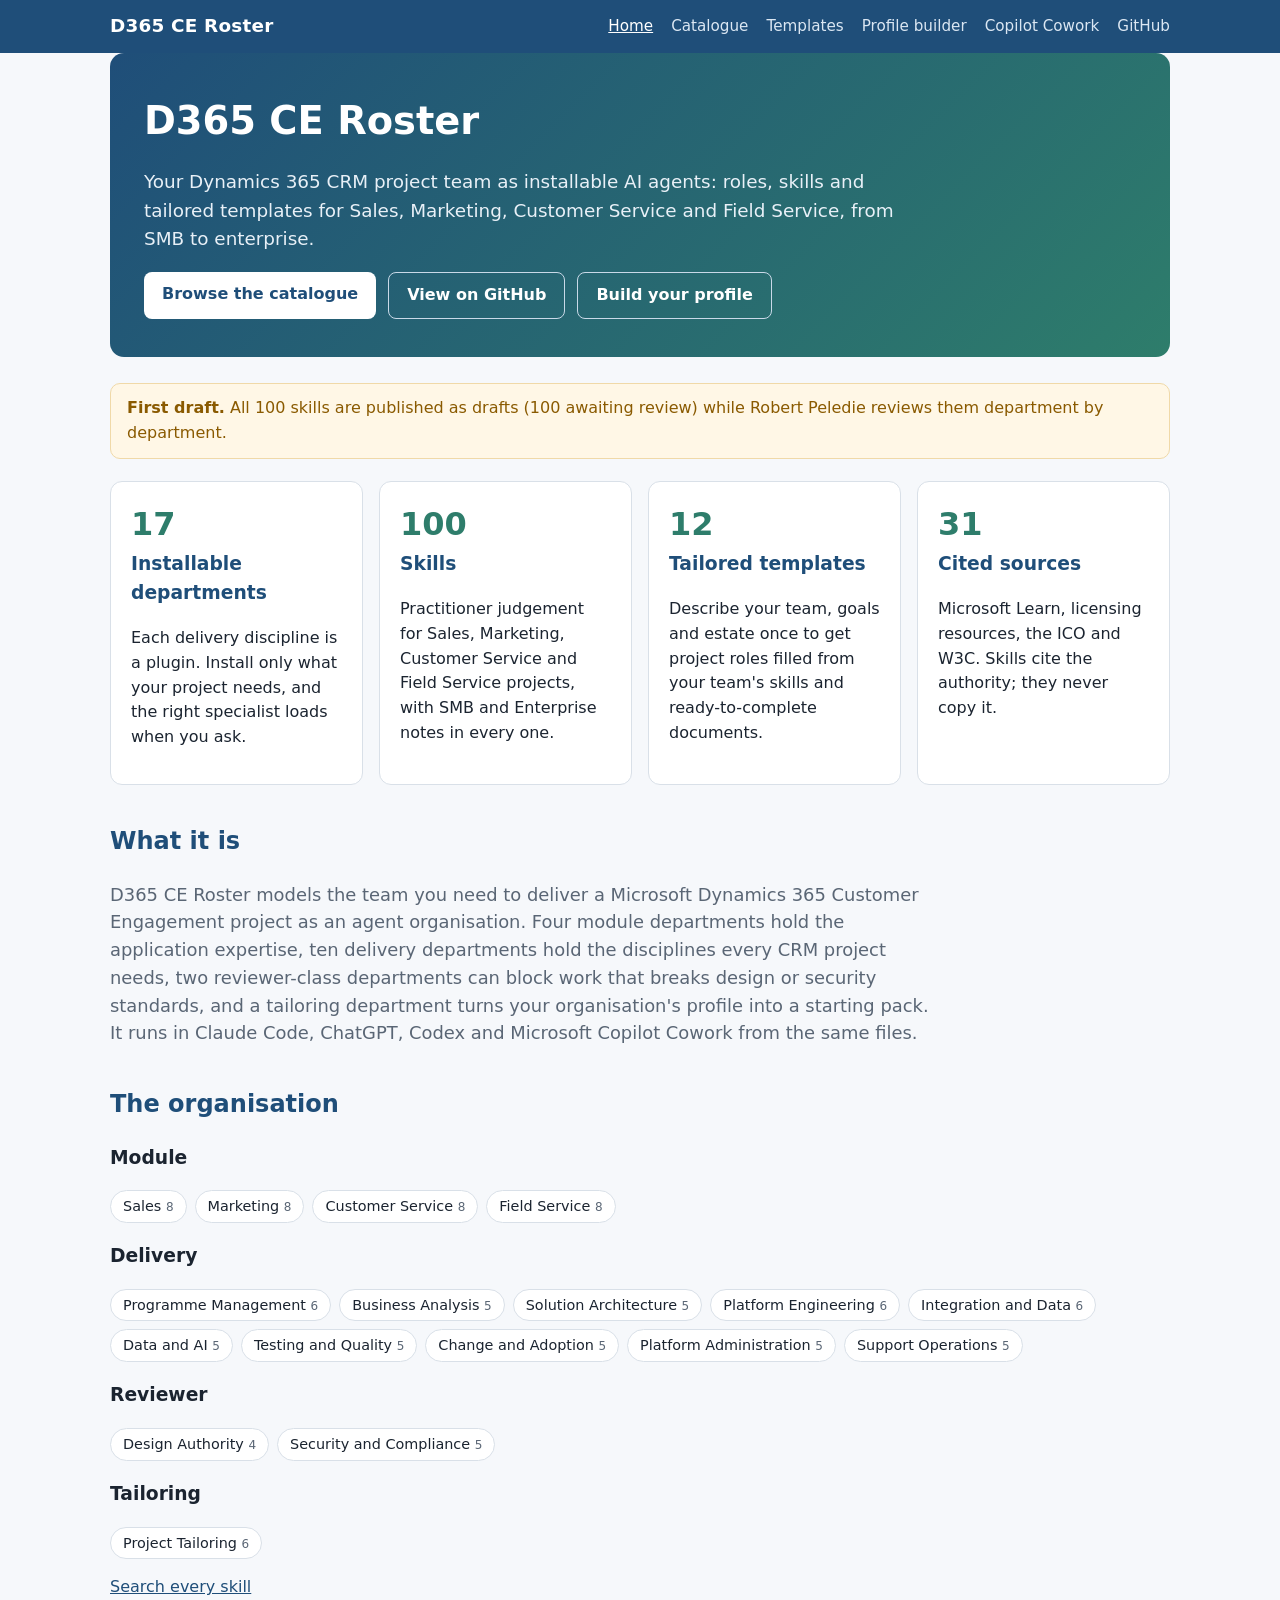
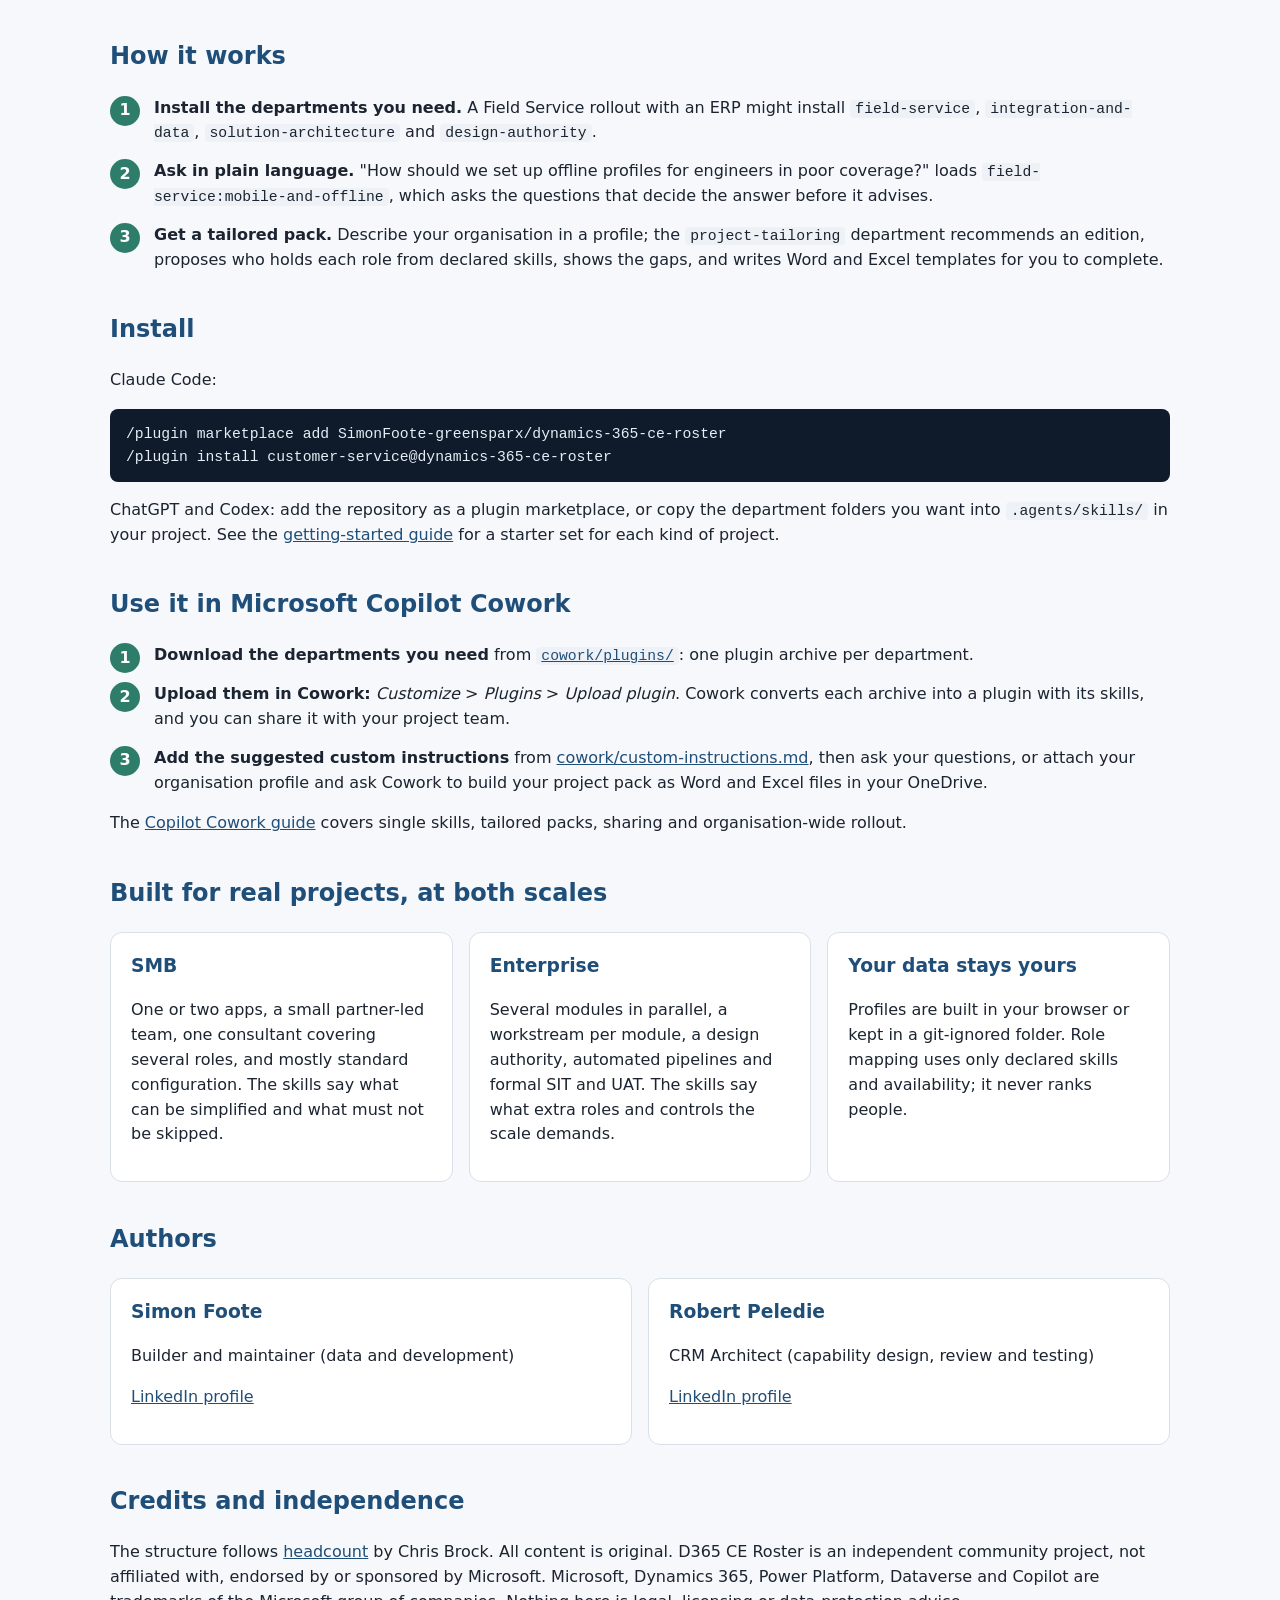
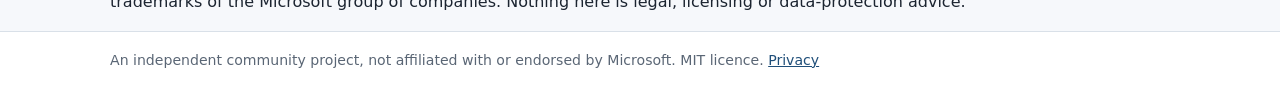
==== docs/index.html @ 56d43ff4 "Add Copilot Cowork guide and plugin packages (8/10)" ====
<!doctype html>
<html lang="en-GB">
<head>
<meta charset="utf-8">
<meta name="viewport" content="width=device-width, initial-scale=1">
<title>Home | D365 CE Roster</title>
<link rel="stylesheet" href="assets/site.css">
</head>
<body>
<!-- Generated by scripts/build-site.py. Do not edit by hand. -->
<header class="top"><div class="wrap"><a class="brand" href="index.html">D365 CE Roster</a><nav><a href="index.html" class="active">Home</a><a href="catalogue.html">Catalogue</a><a href="templates.html">Templates</a><a href="profile-builder.html">Profile builder</a><a href="https://github.com/SimonFoote-greensparx/dynamics-365-ce-roster/blob/main/docs/COPILOT-COWORK.md">Copilot Cowork</a><a href="https://github.com/SimonFoote-greensparx/dynamics-365-ce-roster">GitHub</a></nav></div></header>
<main class="wrap">
<section class="hero">
<h1>D365 CE Roster</h1>
<p>Your Dynamics 365 CRM project team as installable AI agents: roles, skills and tailored templates for Sales, Marketing, Customer Service and Field Service, from SMB to enterprise.</p>
<div class="buttons"><a class="btn" href="catalogue.html">Browse the catalogue</a><a class="btn ghost" href="https://github.com/SimonFoote-greensparx/dynamics-365-ce-roster">View on GitHub</a><a class="btn ghost" href="profile-builder.html">Build your profile</a></div>
</section>
<div class="notice"><strong>First draft.</strong> All 100 skills are published as drafts (100 awaiting review) while Robert Peledie reviews them department by department.</div>

<div class="cards">
<div class="card"><div class="stat">17</div><h3>Installable departments</h3><p>Each delivery discipline is a plugin. Install only what your project needs, and the right specialist loads when you ask.</p></div>
<div class="card"><div class="stat">100</div><h3>Skills</h3><p>Practitioner judgement for Sales, Marketing, Customer Service and Field Service projects, with SMB and Enterprise notes in every one.</p></div>
<div class="card"><div class="stat">12</div><h3>Tailored templates</h3><p>Describe your team, goals and estate once to get project roles filled from your team's skills and ready-to-complete documents.</p></div>
<div class="card"><div class="stat">31</div><h3>Cited sources</h3><p>Microsoft Learn, licensing resources, the ICO and W3C. Skills cite the authority; they never copy it.</p></div>
</div>

<h2>What it is</h2>
<p class="lead">D365 CE Roster models the team you need to deliver a Microsoft Dynamics 365 Customer Engagement project as an agent organisation.
Four module departments hold the application expertise, ten delivery departments hold the disciplines every CRM project needs, two
reviewer-class departments can block work that breaks design or security standards, and a tailoring department turns your organisation's
profile into a starting pack. It runs in Claude Code, ChatGPT, Codex and Microsoft Copilot Cowork from the same files.</p>

<h2>The organisation</h2>
<h3>Module</h3><div class="chips"><a class="chip" href="https://github.com/SimonFoote-greensparx/dynamics-365-ce-roster/blob/main/plugins/sales/README.md">Sales <small>8</small></a><a class="chip" href="https://github.com/SimonFoote-greensparx/dynamics-365-ce-roster/blob/main/plugins/marketing/README.md">Marketing <small>8</small></a><a class="chip" href="https://github.com/SimonFoote-greensparx/dynamics-365-ce-roster/blob/main/plugins/customer-service/README.md">Customer Service <small>8</small></a><a class="chip" href="https://github.com/SimonFoote-greensparx/dynamics-365-ce-roster/blob/main/plugins/field-service/README.md">Field Service <small>8</small></a></div><h3>Delivery</h3><div class="chips"><a class="chip" href="https://github.com/SimonFoote-greensparx/dynamics-365-ce-roster/blob/main/plugins/programme-management/README.md">Programme Management <small>6</small></a><a class="chip" href="https://github.com/SimonFoote-greensparx/dynamics-365-ce-roster/blob/main/plugins/business-analysis/README.md">Business Analysis <small>5</small></a><a class="chip" href="https://github.com/SimonFoote-greensparx/dynamics-365-ce-roster/blob/main/plugins/solution-architecture/README.md">Solution Architecture <small>5</small></a><a class="chip" href="https://github.com/SimonFoote-greensparx/dynamics-365-ce-roster/blob/main/plugins/platform-engineering/README.md">Platform Engineering <small>6</small></a><a class="chip" href="https://github.com/SimonFoote-greensparx/dynamics-365-ce-roster/blob/main/plugins/integration-and-data/README.md">Integration and Data <small>6</small></a><a class="chip" href="https://github.com/SimonFoote-greensparx/dynamics-365-ce-roster/blob/main/plugins/data-and-ai/README.md">Data and AI <small>5</small></a><a class="chip" href="https://github.com/SimonFoote-greensparx/dynamics-365-ce-roster/blob/main/plugins/testing-quality/README.md">Testing and Quality <small>5</small></a><a class="chip" href="https://github.com/SimonFoote-greensparx/dynamics-365-ce-roster/blob/main/plugins/change-adoption/README.md">Change and Adoption <small>5</small></a><a class="chip" href="https://github.com/SimonFoote-greensparx/dynamics-365-ce-roster/blob/main/plugins/platform-administration/README.md">Platform Administration <small>5</small></a><a class="chip" href="https://github.com/SimonFoote-greensparx/dynamics-365-ce-roster/blob/main/plugins/support-operations/README.md">Support Operations <small>5</small></a></div><h3>Reviewer</h3><div class="chips"><a class="chip" href="https://github.com/SimonFoote-greensparx/dynamics-365-ce-roster/blob/main/plugins/design-authority/README.md">Design Authority <small>4</small></a><a class="chip" href="https://github.com/SimonFoote-greensparx/dynamics-365-ce-roster/blob/main/plugins/security-compliance/README.md">Security and Compliance <small>5</small></a></div><h3>Tailoring</h3><div class="chips"><a class="chip" href="https://github.com/SimonFoote-greensparx/dynamics-365-ce-roster/blob/main/plugins/project-tailoring/README.md">Project Tailoring <small>6</small></a></div>
<p><a href="catalogue.html">Search every skill</a></p>

<h2>How it works</h2>
<ol class="steps">
<li><strong>Install the departments you need.</strong> A Field Service rollout with an ERP might install <code>field-service</code>, <code>integration-and-data</code>, <code>solution-architecture</code> and <code>design-authority</code>.</li>
<li><strong>Ask in plain language.</strong> "How should we set up offline profiles for engineers in poor coverage?" loads <code>field-service:mobile-and-offline</code>, which asks the questions that decide the answer before it advises.</li>
<li><strong>Get a tailored pack.</strong> Describe your organisation in a profile; the <code>project-tailoring</code> department recommends an edition, proposes who holds each role from declared skills, shows the gaps, and writes Word and Excel templates for you to complete.</li>
</ol>

<h2>Install</h2>
<p>Claude Code:</p>
<pre><code>/plugin marketplace add SimonFoote-greensparx/dynamics-365-ce-roster
/plugin install customer-service@dynamics-365-ce-roster</code></pre>
<p>ChatGPT and Codex: add the repository as a plugin marketplace, or copy the department folders you want into <code>.agents/skills/</code> in your project.
See the <a href="https://github.com/SimonFoote-greensparx/dynamics-365-ce-roster/blob/main/docs/GETTING-STARTED.md">getting-started guide</a> for a starter set for each kind of project.</p>

<h2>Use it in Microsoft Copilot Cowork</h2>
<ol class="steps">
<li><strong>Download the departments you need</strong> from <a href="https://github.com/SimonFoote-greensparx/dynamics-365-ce-roster/tree/main/cowork/plugins"><code>cowork/plugins/</code></a>: one plugin archive per department.</li>
<li><strong>Upload them in Cowork:</strong> <em>Customize</em> &gt; <em>Plugins</em> &gt; <em>Upload plugin</em>. Cowork converts each archive into a plugin with its skills, and you can share it with your project team.</li>
<li><strong>Add the suggested custom instructions</strong> from <a href="https://github.com/SimonFoote-greensparx/dynamics-365-ce-roster/blob/main/cowork/custom-instructions.md">cowork/custom-instructions.md</a>, then ask your questions, or attach your organisation profile and ask Cowork to build your project pack as Word and Excel files in your OneDrive.</li>
</ol>
<p>The <a href="https://github.com/SimonFoote-greensparx/dynamics-365-ce-roster/blob/main/docs/COPILOT-COWORK.md">Copilot Cowork guide</a> covers single skills, tailored packs, sharing and organisation-wide rollout.</p>

<h2>Built for real projects, at both scales</h2>
<div class="cards">
<div class="card"><h3>SMB</h3><p>One or two apps, a small partner-led team, one consultant covering several roles, and mostly standard configuration. The skills say what can be simplified and what must not be skipped.</p></div>
<div class="card"><h3>Enterprise</h3><p>Several modules in parallel, a workstream per module, a design authority, automated pipelines and formal SIT and UAT. The skills say what extra roles and controls the scale demands.</p></div>
<div class="card"><h3>Your data stays yours</h3><p>Profiles are built in your browser or kept in a git-ignored folder. Role mapping uses only declared skills and availability; it never ranks people.</p></div>
</div>

<h2>Authors</h2>
<div class="authors"><div class="card"><h3>Simon Foote</h3><p>Builder and maintainer (data and development)</p><p><a href="https://www.linkedin.com/in/simonjayfoote/">LinkedIn profile</a></p></div><div class="card"><h3>Robert Peledie</h3><p>CRM Architect (capability design, review and testing)</p><p><a href="https://www.linkedin.com/in/robertpeledie/">LinkedIn profile</a></p></div></div>

<h2>Credits and independence</h2>
<p>The structure follows <a href="https://github.com/cbrock84/headcount">headcount</a> by Chris Brock. All content is original.
D365 CE Roster is an independent community project, not affiliated with, endorsed by or sponsored by Microsoft. Microsoft, Dynamics 365,
Power Platform, Dataverse and Copilot are trademarks of the Microsoft group of companies. Nothing here is legal, licensing or data-protection advice.</p>

</main>
<footer><div class="wrap">An independent community project, not affiliated with or endorsed by Microsoft. MIT licence. <a href="privacy.html">Privacy</a></div></footer>
</body>
</html>
---- docs/assets/site.css ----
/* D365 CE Roster website. Hand-written; the HTML pages are generated by scripts/build-site.py. */
:root { --ink:#1b2430; --muted:#5a6675; --accent:#1f4e79; --accent-2:#2e7d6b; --line:#d9e0e8; --bg:#f6f8fb; --card:#fff; --warn:#8a5a00; }
* { box-sizing: border-box; }
body { margin:0; font-family: "Segoe UI", system-ui, -apple-system, Roboto, Arial, sans-serif; color:var(--ink); background:var(--bg); line-height:1.55; }
.wrap { max-width: 1100px; margin: 0 auto; padding: 0 20px; }
a { color: var(--accent); }
code { font-family: Consolas, "Cascadia Mono", Menlo, monospace; font-size: .92em; background:#eef2f7; padding:1px 5px; border-radius:4px; }
pre { background:#0f1b2a; color:#e6edf5; padding:14px 16px; border-radius:8px; overflow-x:auto; }
pre code { background:none; color:inherit; padding:0; }
header.top { background:var(--accent); color:#fff; }
header.top .wrap { display:flex; align-items:center; justify-content:space-between; gap:16px; flex-wrap:wrap; padding-top:12px; padding-bottom:12px; }
header.top .brand { color:#fff; font-weight:700; text-decoration:none; font-size:1.15rem; letter-spacing:.2px; }
header.top nav a { color:#dbe7f3; text-decoration:none; margin-left:18px; font-size:.95rem; }
header.top nav a.active, header.top nav a:hover { color:#fff; text-decoration:underline; }
main { padding: 28px 20px 48px; }
footer { border-top:1px solid var(--line); color:var(--muted); font-size:.88rem; padding:18px 0 28px; background:#fff; }
h1 { font-size:2rem; margin:.2em 0 .3em; color:var(--accent); }
h2 { color:var(--accent); margin-top:1.6em; }
.lead { font-size:1.12rem; color:var(--muted); max-width: 820px; }
.hero { background:linear-gradient(135deg,#1f4e79,#2e7d6b); color:#fff; border-radius:14px; padding:38px 34px; margin-bottom:26px; }
.hero h1 { color:#fff; font-size:2.4rem; margin-top:0; }
.hero p { color:#e8f0f7; font-size:1.15rem; max-width: 760px; }
.buttons { display:flex; gap:12px; flex-wrap:wrap; margin-top:18px; }
.btn { display:inline-block; padding:10px 18px; border-radius:8px; background:#fff; color:var(--accent); font-weight:600; text-decoration:none; }
.btn.ghost { background:transparent; color:#fff; border:1px solid #c9d9e8; }
.notice { background:#fff7e6; border:1px solid #f0d9a8; color:var(--warn); border-radius:10px; padding:12px 16px; margin: 0 0 22px; }
.cards { display:grid; grid-template-columns: repeat(auto-fit, minmax(240px, 1fr)); gap:16px; }
.card { background:var(--card); border:1px solid var(--line); border-radius:12px; padding:18px 20px; }
.card h3 { margin-top:0; color:var(--accent); }
.stat { font-size:2rem; font-weight:700; color:var(--accent-2); }
.chips { display:flex; flex-wrap:wrap; gap:8px; margin: 8px 0 4px; }
.chip { background:#fff; border:1px solid var(--line); border-radius:999px; padding:4px 12px; font-size:.9rem; text-decoration:none; color:var(--ink); }
.chip small { color:var(--muted); }
.steps { counter-reset: step; list-style:none; padding:0; }
.steps li { counter-increment: step; position:relative; padding-left:44px; margin-bottom:14px; }
.steps li::before { content: counter(step); position:absolute; left:0; top:0; width:30px; height:30px; border-radius:50%; background:var(--accent-2); color:#fff; display:flex; align-items:center; justify-content:center; font-weight:700; }
.authors { display:grid; grid-template-columns: repeat(auto-fit, minmax(280px, 1fr)); gap:16px; }
.controls { position:sticky; top:0; background:var(--bg); padding:10px 0 6px; z-index:2; }
.controls input[type=search] { width:100%; padding:11px 14px; border:1px solid var(--line); border-radius:8px; font-size:1rem; }
.filters { margin-top:8px; display:flex; gap:8px; flex-wrap:wrap; }
.filters button { border:1px solid var(--line); background:#fff; border-radius:999px; padding:5px 14px; cursor:pointer; }
.filters button.on { background:var(--accent); color:#fff; border-color:var(--accent); }
#count { color:var(--muted); font-size:.9rem; }
.dept { background:#fff; border:1px solid var(--line); border-left:5px solid var(--accent); border-radius:10px; padding:6px 20px 12px; margin:16px 0; }
.dept.layer-delivery { border-left-color:#4a7fb0; }
.dept.layer-reviewer { border-left-color:#a14b4b; }
.dept.layer-tailoring { border-left-color:var(--accent-2); }
.dept h2 { margin-top:.6em; }
.meta { color:var(--muted); font-size:.88rem; }
.badge { font-size:.72rem; vertical-align:middle; padding:2px 8px; border-radius:999px; background:#f6e3e3; color:#8a2f2f; margin-left:6px; }
ul.skills { list-style:none; padding:0; display:grid; grid-template-columns: repeat(auto-fit, minmax(300px, 1fr)); gap:10px; }
ul.skills li { border:1px solid var(--line); border-radius:8px; padding:10px 12px; background:#fbfcfe; }
ul.skills li p { margin:.35em 0 0; font-size:.92rem; }
.status { float:right; font-size:.72rem; padding:2px 8px; border-radius:999px; background:#eef2f7; color:var(--muted); }
.status.draft { background:#fff3d6; color:var(--warn); }
.status.reviewed, .status.stable { background:#dff3ec; color:#1d6b55; }
table.grid { width:100%; border-collapse:collapse; background:#fff; }
table.grid th, table.grid td { border:1px solid var(--line); padding:8px 10px; text-align:left; vertical-align:top; font-size:.94rem; }
table.grid th { background:#eef2f7; }
form fieldset { background:#fff; border:1px solid var(--line); border-radius:10px; margin:0 0 16px; padding:14px 18px; }
form legend { font-weight:700; color:var(--accent); padding:0 6px; }
form label { display:block; font-size:.9rem; margin:8px 0 2px; color:var(--muted); }
form input[type=text], form input[type=number], form input[type=month], form select, form textarea { width:100%; padding:8px 10px; border:1px solid var(--line); border-radius:6px; font:inherit; }
.row { display:grid; grid-template-columns: repeat(auto-fit, minmax(180px, 1fr)); gap:10px; }
.person { border:1px dashed var(--line); border-radius:8px; padding:10px 12px; margin:10px 0; }
button.action { background:var(--accent); color:#fff; border:0; border-radius:8px; padding:9px 16px; cursor:pointer; font-weight:600; }
button.secondary { background:#fff; color:var(--accent); border:1px solid var(--accent); border-radius:8px; padding:7px 14px; cursor:pointer; }
textarea#yaml { font-family: Consolas, Menlo, monospace; font-size:.85rem; min-height: 320px; }
@media (max-width: 640px) { .hero { padding:26px 20px; } .hero h1 { font-size:1.8rem; } header.top nav a { margin-left:10px; } }
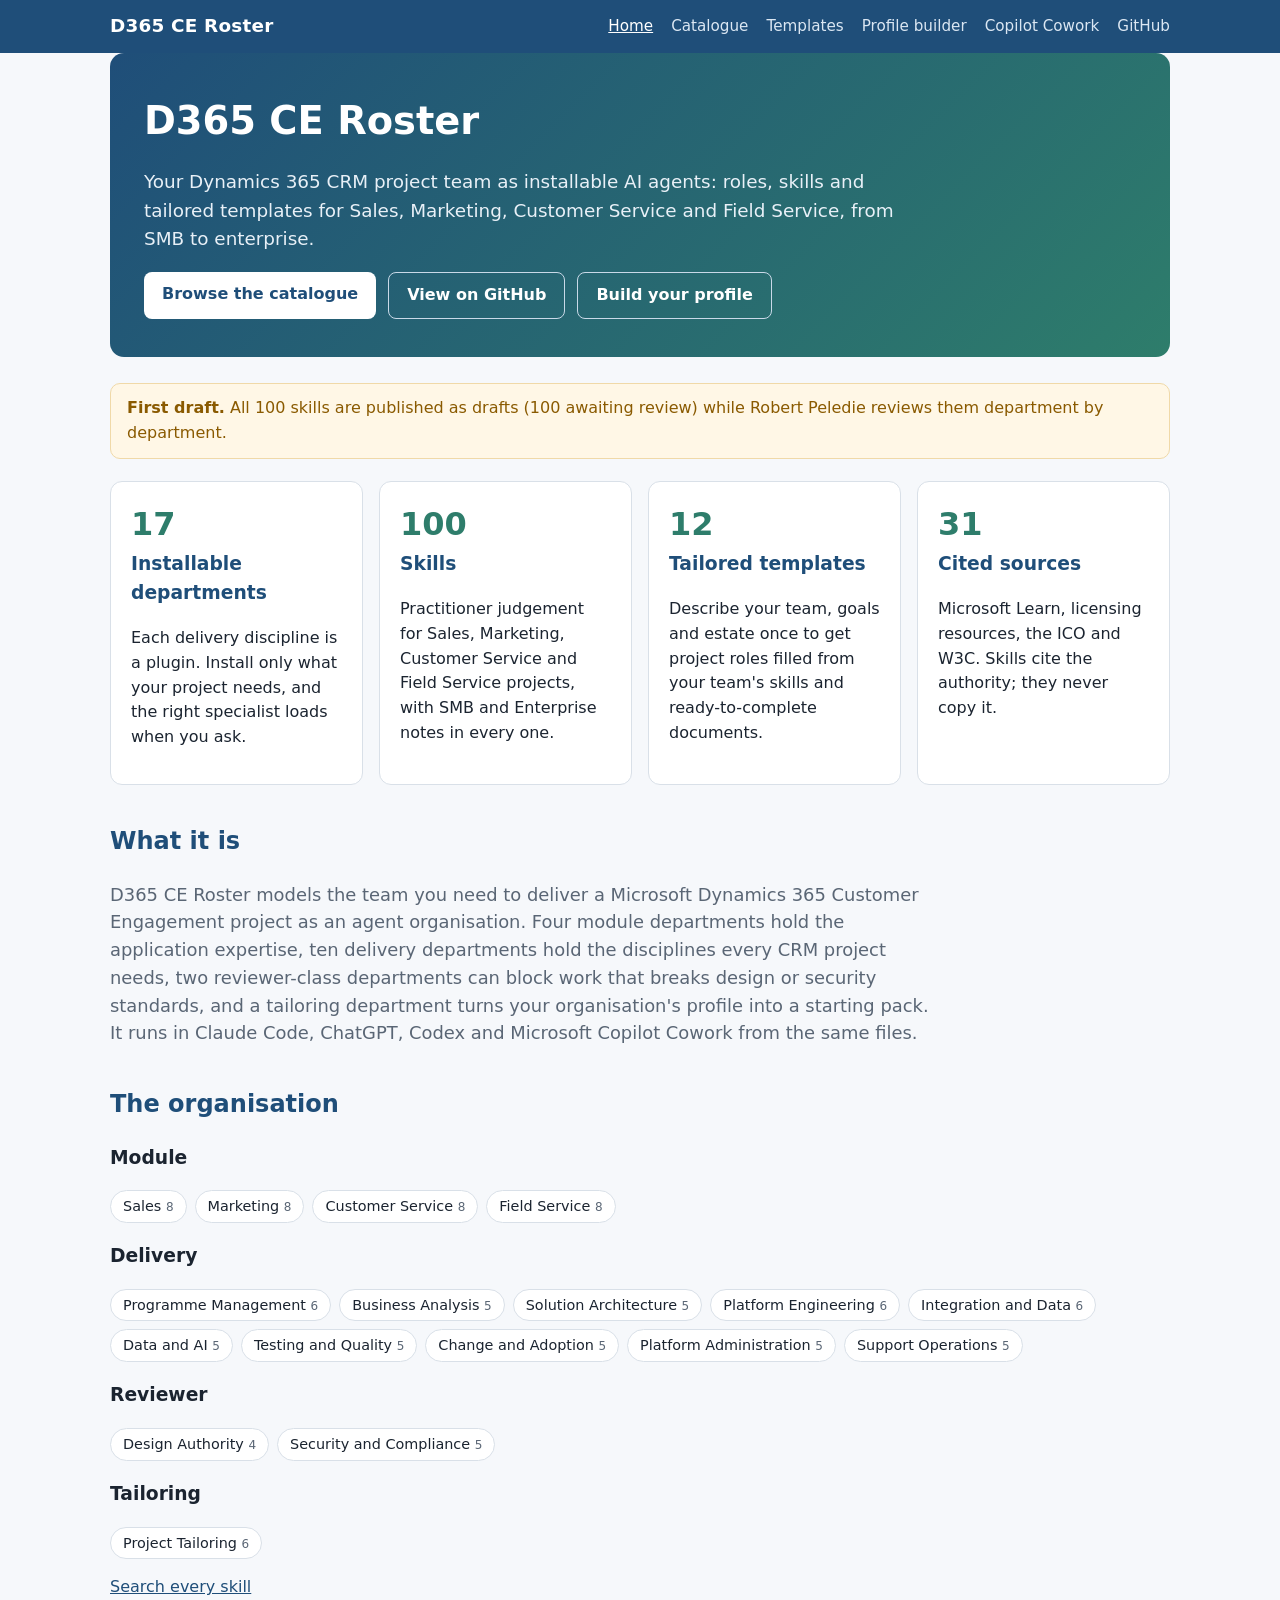
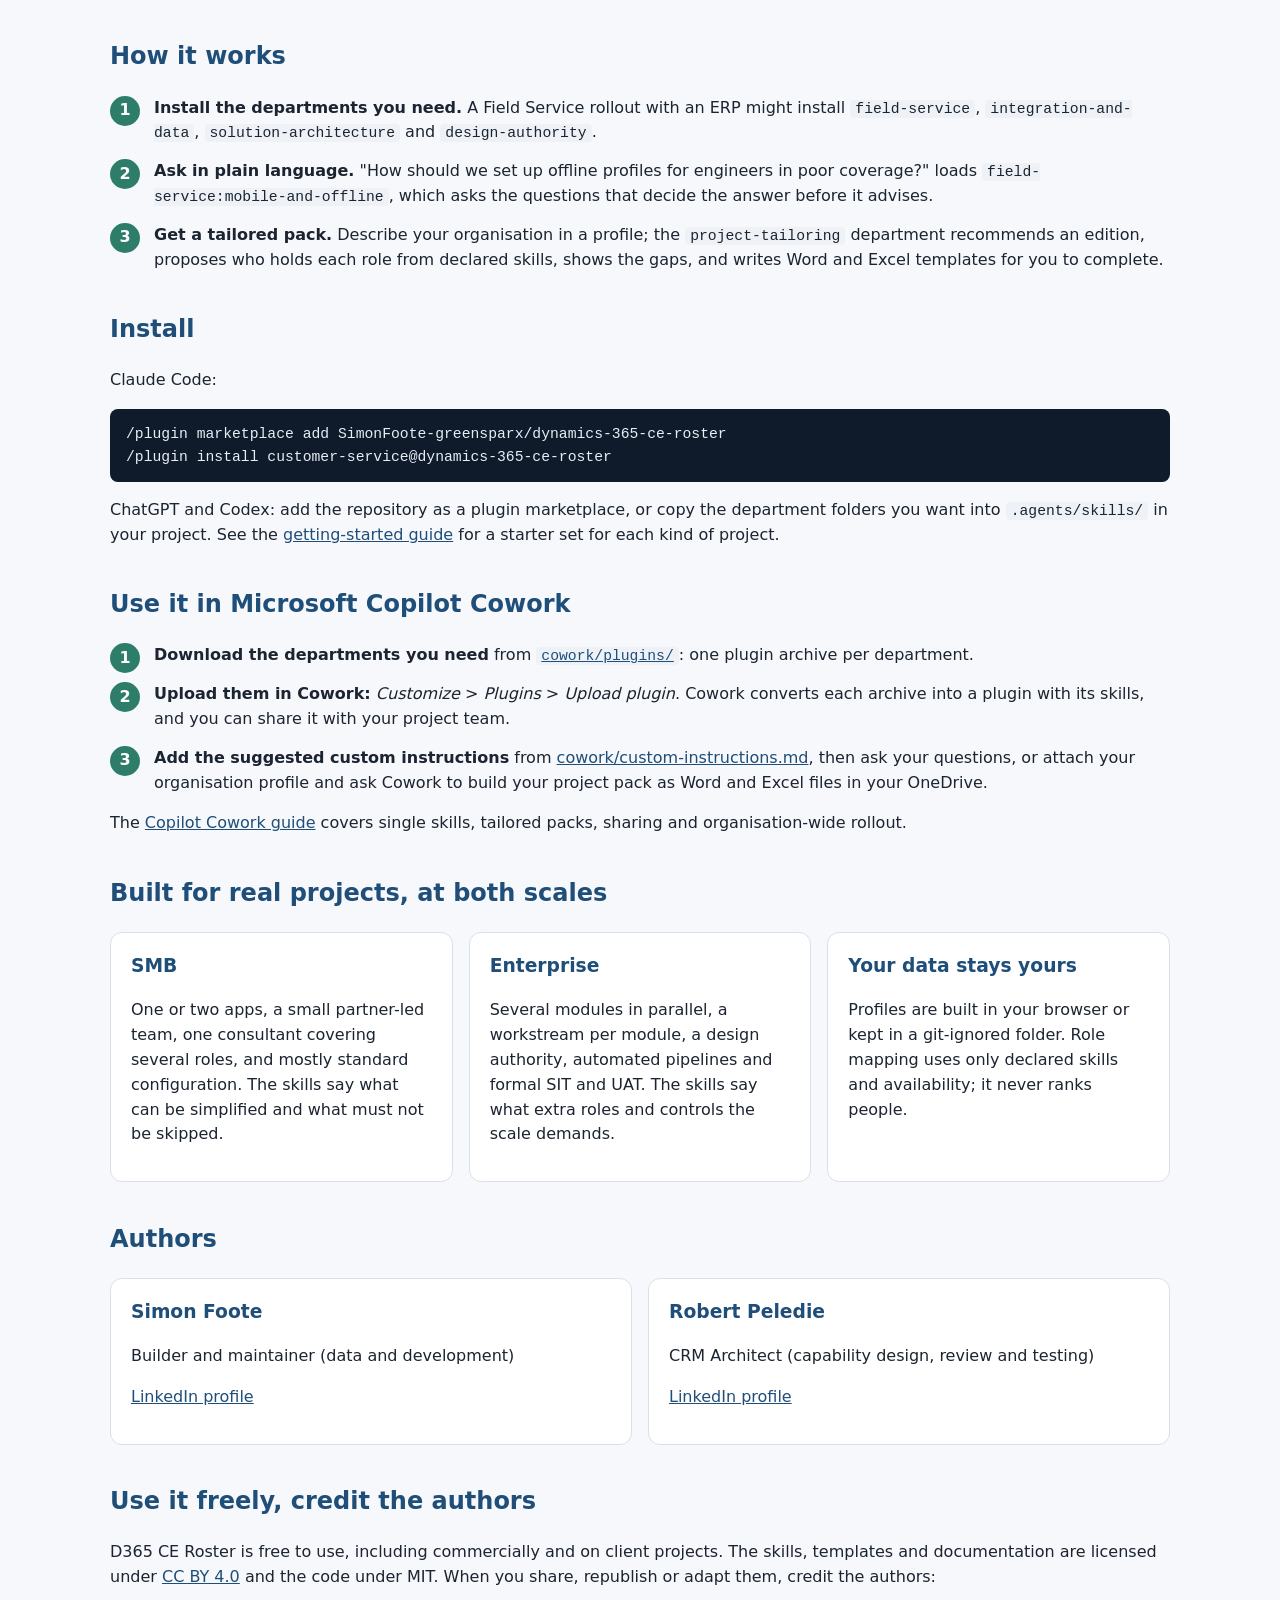
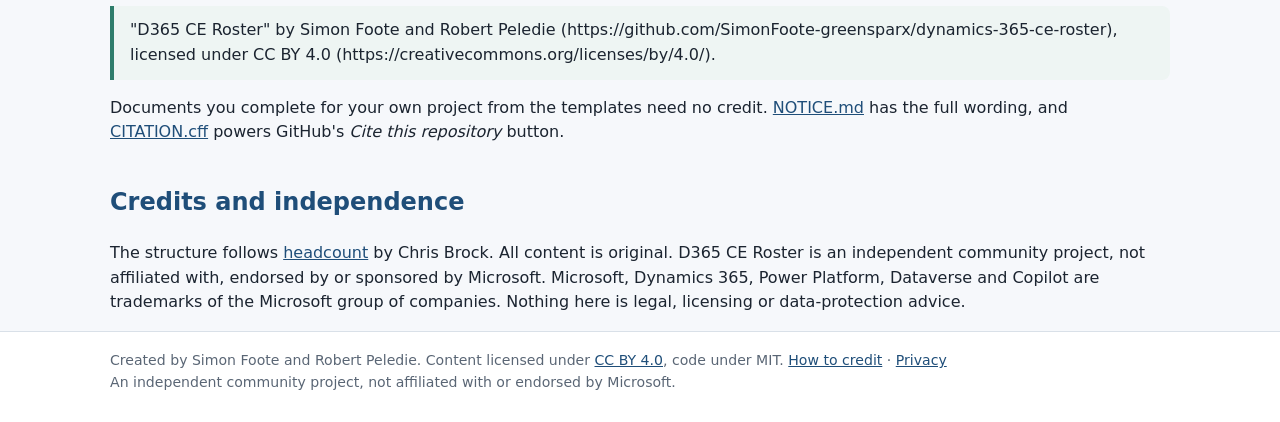
==== commit ecfe6939: "Licence content under CC BY 4.0 and code under MIT, crediting Simon Foote and Robert Peledie (9/16)" ====
--- a/docs/index.html
+++ b/docs/index.html
@@ -66,12 +66,19 @@
 <h2>Authors</h2>
 <div class="authors"><div class="card"><h3>Simon Foote</h3><p>Builder and maintainer (data and development)</p><p><a href="https://www.linkedin.com/in/simonjayfoote/">LinkedIn profile</a></p></div><div class="card"><h3>Robert Peledie</h3><p>CRM Architect (capability design, review and testing)</p><p><a href="https://www.linkedin.com/in/robertpeledie/">LinkedIn profile</a></p></div></div>
 
+<h2>Use it freely, credit the authors</h2>
+<p>D365 CE Roster is free to use, including commercially and on client projects. The skills, templates and documentation are licensed under
+<a href="https://creativecommons.org/licenses/by/4.0/">CC BY 4.0</a> and the code under MIT. When you share, republish or adapt them, credit the authors:</p>
+<blockquote>&quot;D365 CE Roster&quot; by Simon Foote and Robert Peledie (https://github.com/SimonFoote-greensparx/dynamics-365-ce-roster), licensed under CC BY 4.0 (https://creativecommons.org/licenses/by/4.0/).</blockquote>
+<p>Documents you complete for your own project from the templates need no credit. <a href="https://github.com/SimonFoote-greensparx/dynamics-365-ce-roster/blob/main/NOTICE.md">NOTICE.md</a> has the full wording, and
+<a href="https://github.com/SimonFoote-greensparx/dynamics-365-ce-roster/blob/main/CITATION.cff">CITATION.cff</a> powers GitHub's <em>Cite this repository</em> button.</p>
+
 <h2>Credits and independence</h2>
 <p>The structure follows <a href="https://github.com/cbrock84/headcount">headcount</a> by Chris Brock. All content is original.
 D365 CE Roster is an independent community project, not affiliated with, endorsed by or sponsored by Microsoft. Microsoft, Dynamics 365,
 Power Platform, Dataverse and Copilot are trademarks of the Microsoft group of companies. Nothing here is legal, licensing or data-protection advice.</p>
 
 </main>
-<footer><div class="wrap">An independent community project, not affiliated with or endorsed by Microsoft. MIT licence. <a href="privacy.html">Privacy</a></div></footer>
+<footer><div class="wrap">Created by Simon Foote and Robert Peledie. Content licensed under <a href="https://creativecommons.org/licenses/by/4.0/">CC BY 4.0</a>, code under MIT. <a href="https://github.com/SimonFoote-greensparx/dynamics-365-ce-roster/blob/main/NOTICE.md">How to credit</a> · <a href="privacy.html">Privacy</a><br>An independent community project, not affiliated with or endorsed by Microsoft.</div></footer>
 </body>
 </html>
--- a/docs/assets/site.css
+++ b/docs/assets/site.css
@@ -67,3 +67,4 @@
 button.secondary { background:#fff; color:var(--accent); border:1px solid var(--accent); border-radius:8px; padding:7px 14px; cursor:pointer; }
 textarea#yaml { font-family: Consolas, Menlo, monospace; font-size:.85rem; min-height: 320px; }
 @media (max-width: 640px) { .hero { padding:26px 20px; } .hero h1 { font-size:1.8rem; } header.top nav a { margin-left:10px; } }
+blockquote { margin:1rem 0; padding:12px 16px; border-left:4px solid var(--accent-2); background:#eef5f3; border-radius:0 8px 8px 0; overflow-wrap:anywhere; }
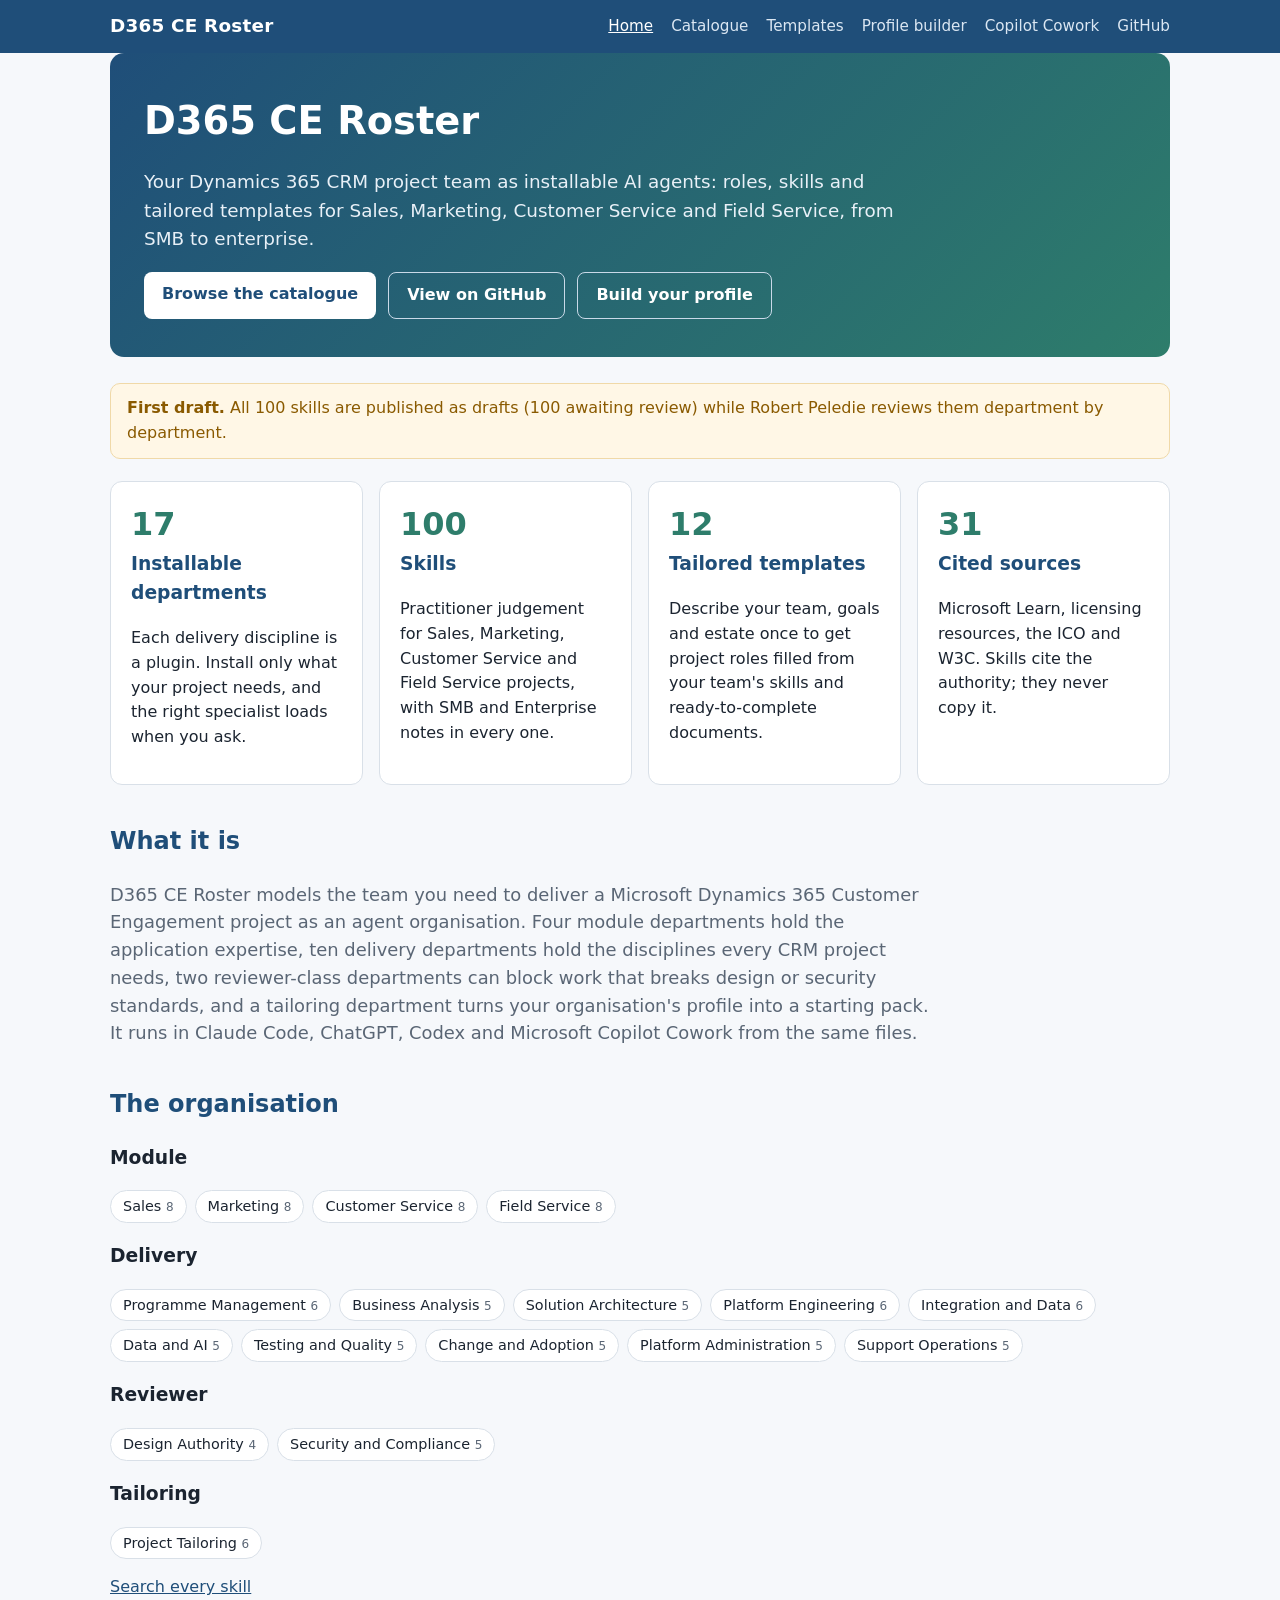
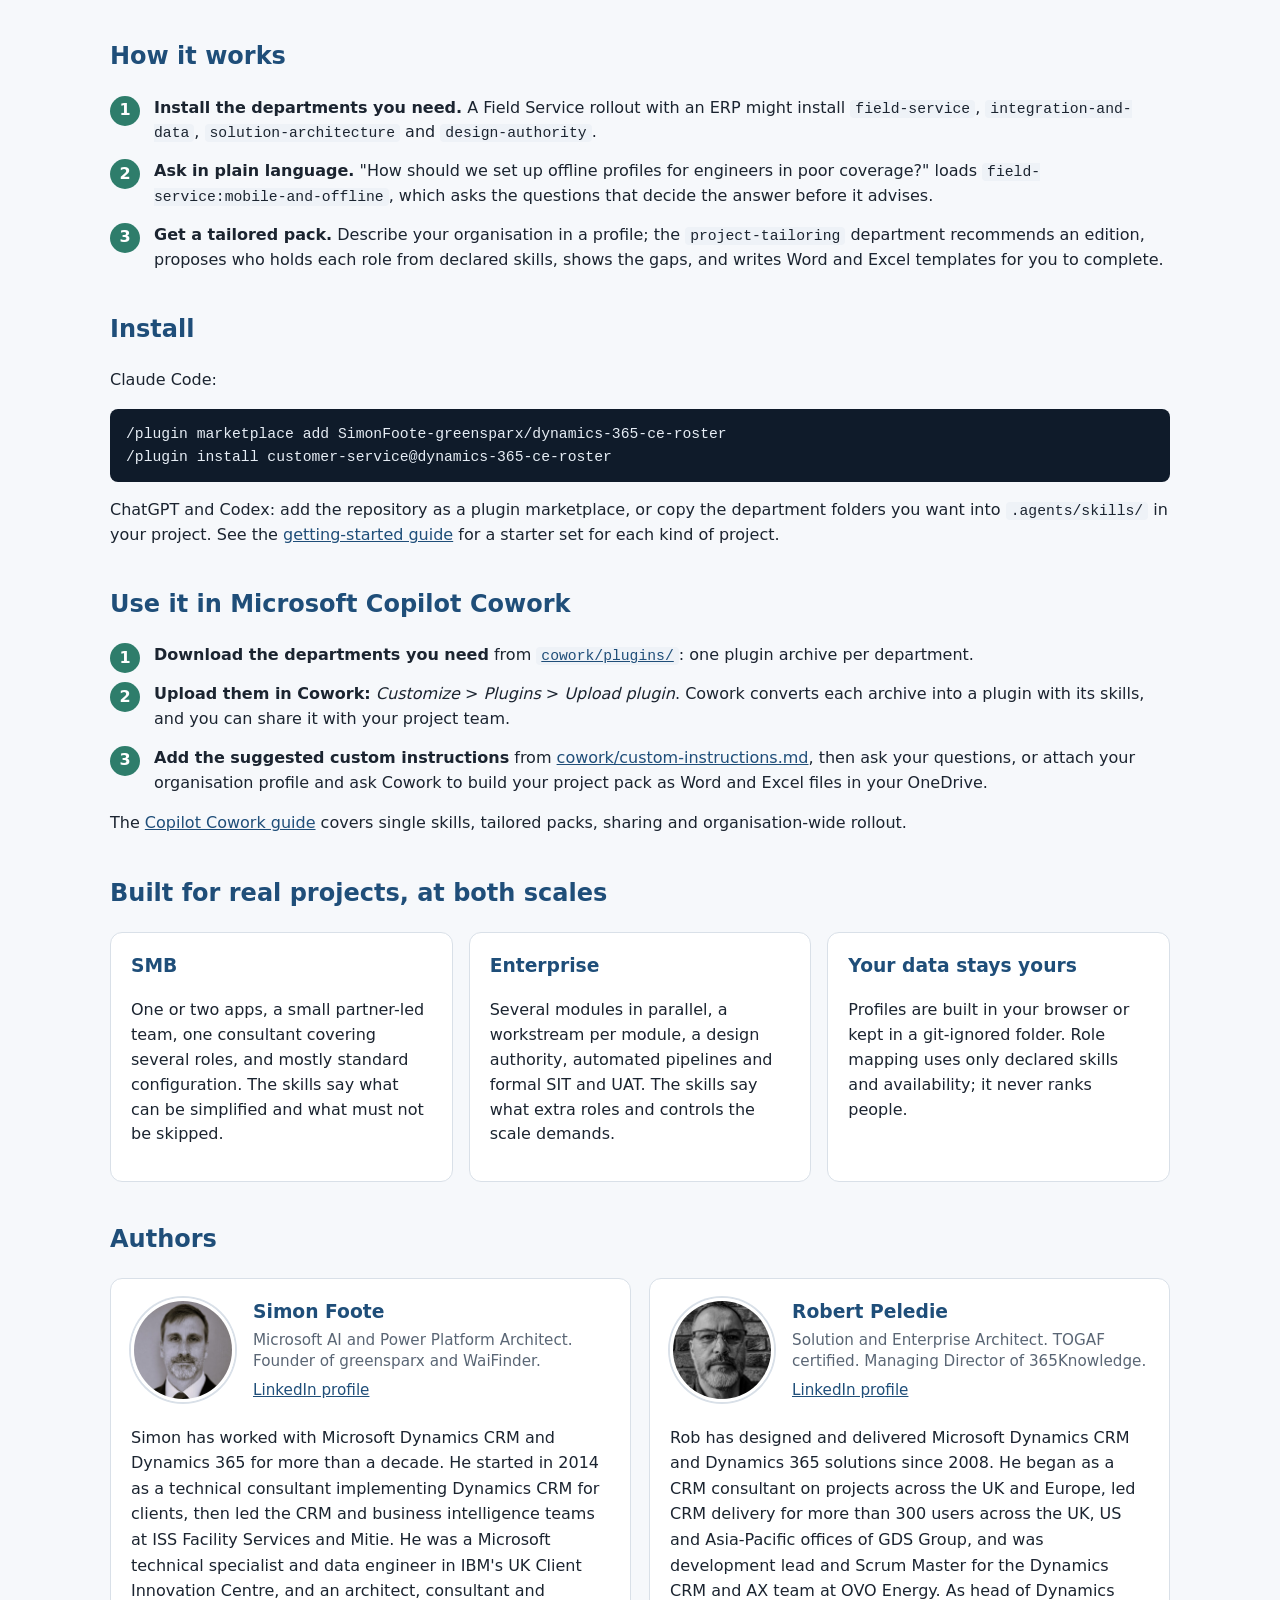
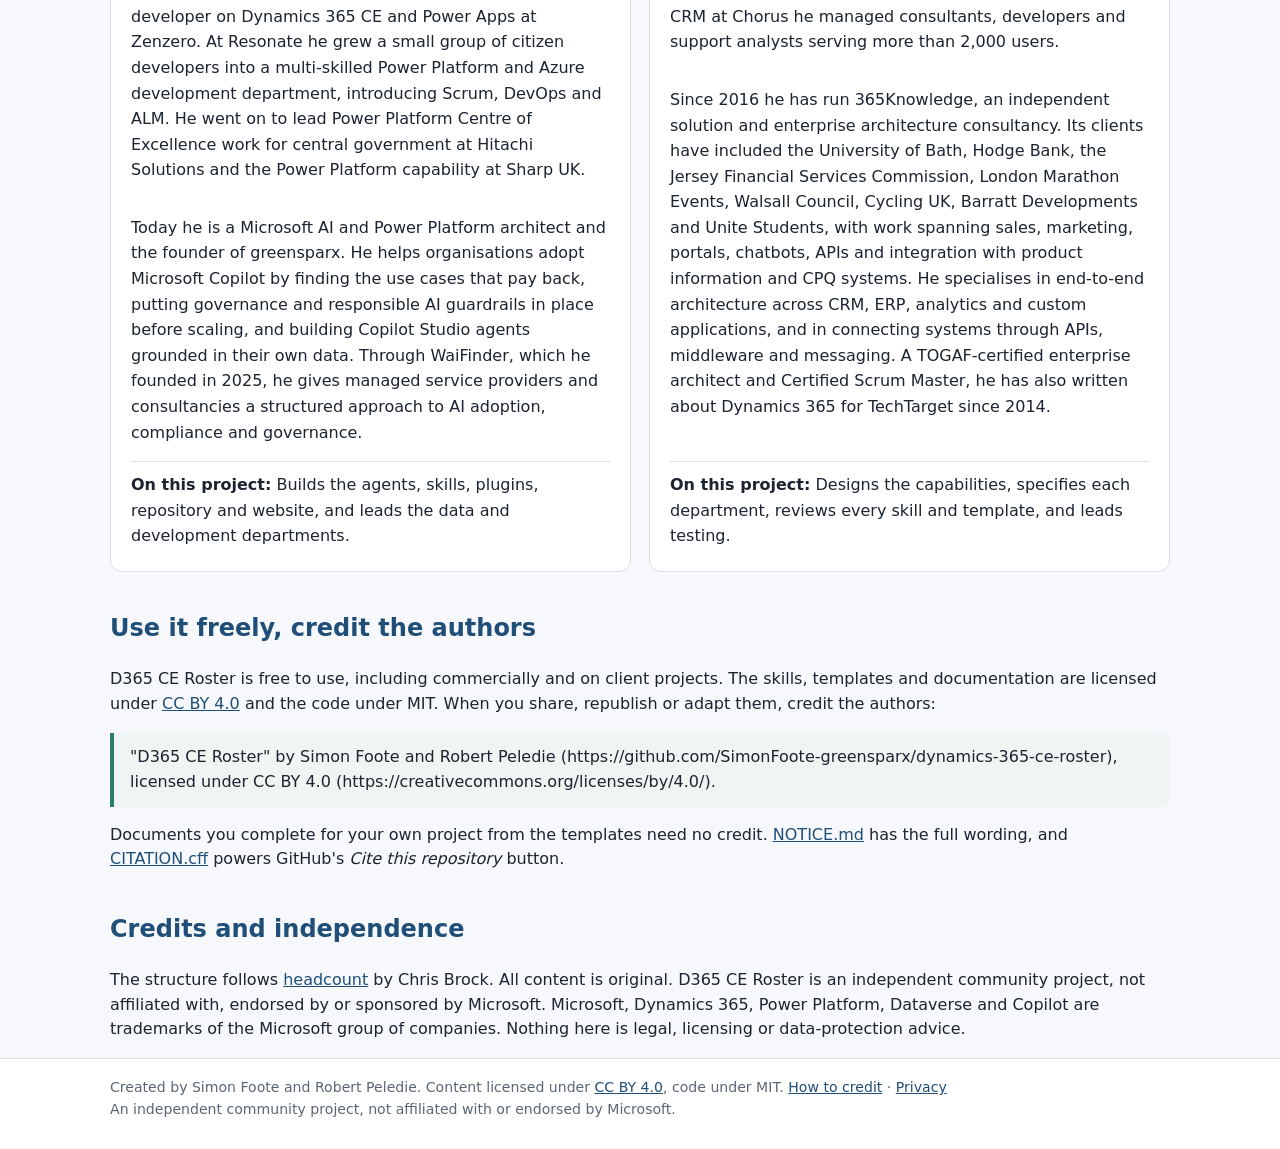
==== commit 4cae5ef5: "Add author photos and LinkedIn background summaries" ====
--- a/docs/index.html
+++ b/docs/index.html
@@ -64,7 +64,7 @@
 </div>
 
 <h2>Authors</h2>
-<div class="authors"><div class="card"><h3>Simon Foote</h3><p>Builder and maintainer (data and development)</p><p><a href="https://www.linkedin.com/in/simonjayfoote/">LinkedIn profile</a></p></div><div class="card"><h3>Robert Peledie</h3><p>CRM Architect (capability design, review and testing)</p><p><a href="https://www.linkedin.com/in/robertpeledie/">LinkedIn profile</a></p></div></div>
+<div class="authors"><article class="card author" id="simon-foote"><div class="author-head"><img src="assets/authors/simon-foote.jpg" alt="Photo of Simon Foote" width="104" height="104" loading="lazy"><div><h3>Simon Foote</h3><p class="headline">Microsoft AI and Power Platform Architect. Founder of greensparx and WaiFinder.</p><p class="links"><a href="https://www.linkedin.com/in/simonjayfoote/">LinkedIn profile</a></p></div></div><p>Simon has worked with Microsoft Dynamics CRM and Dynamics 365 for more than a decade. He started in 2014 as a technical consultant implementing Dynamics CRM for clients, then led the CRM and business intelligence teams at ISS Facility Services and Mitie. He was a Microsoft technical specialist and data engineer in IBM&#x27;s UK Client Innovation Centre, and an architect, consultant and developer on Dynamics 365 CE and Power Apps at Zenzero. At Resonate he grew a small group of citizen developers into a multi-skilled Power Platform and Azure development department, introducing Scrum, DevOps and ALM. He went on to lead Power Platform Centre of Excellence work for central government at Hitachi Solutions and the Power Platform capability at Sharp UK.</p><p>Today he is a Microsoft AI and Power Platform architect and the founder of greensparx. He helps organisations adopt Microsoft Copilot by finding the use cases that pay back, putting governance and responsible AI guardrails in place before scaling, and building Copilot Studio agents grounded in their own data. Through WaiFinder, which he founded in 2025, he gives managed service providers and consultancies a structured approach to AI adoption, compliance and governance.</p><p class="project-role"><strong>On this project:</strong> Builds the agents, skills, plugins, repository and website, and leads the data and development departments.</p></article><article class="card author" id="robert-peledie"><div class="author-head"><img src="assets/authors/robert-peledie.jpg" alt="Photo of Robert Peledie" width="104" height="104" loading="lazy"><div><h3>Robert Peledie</h3><p class="headline">Solution and Enterprise Architect. TOGAF certified. Managing Director of 365Knowledge.</p><p class="links"><a href="https://www.linkedin.com/in/robertpeledie/">LinkedIn profile</a></p></div></div><p>Rob has designed and delivered Microsoft Dynamics CRM and Dynamics 365 solutions since 2008. He began as a CRM consultant on projects across the UK and Europe, led CRM delivery for more than 300 users across the UK, US and Asia-Pacific offices of GDS Group, and was development lead and Scrum Master for the Dynamics CRM and AX team at OVO Energy. As head of Dynamics CRM at Chorus he managed consultants, developers and support analysts serving more than 2,000 users.</p><p>Since 2016 he has run 365Knowledge, an independent solution and enterprise architecture consultancy. Its clients have included the University of Bath, Hodge Bank, the Jersey Financial Services Commission, London Marathon Events, Walsall Council, Cycling UK, Barratt Developments and Unite Students, with work spanning sales, marketing, portals, chatbots, APIs and integration with product information and CPQ systems. He specialises in end-to-end architecture across CRM, ERP, analytics and custom applications, and in connecting systems through APIs, middleware and messaging. A TOGAF-certified enterprise architect and Certified Scrum Master, he has also written about Dynamics 365 for TechTarget since 2014.</p><p class="project-role"><strong>On this project:</strong> Designs the capabilities, specifies each department, reviews every skill and template, and leads testing.</p></article></div>
 
 <h2>Use it freely, credit the authors</h2>
 <p>D365 CE Roster is free to use, including commercially and on client projects. The skills, templates and documentation are licensed under
--- a/docs/assets/site.css
+++ b/docs/assets/site.css
@@ -34,7 +34,17 @@
 .steps { counter-reset: step; list-style:none; padding:0; }
 .steps li { counter-increment: step; position:relative; padding-left:44px; margin-bottom:14px; }
 .steps li::before { content: counter(step); position:absolute; left:0; top:0; width:30px; height:30px; border-radius:50%; background:var(--accent-2); color:#fff; display:flex; align-items:center; justify-content:center; font-weight:700; }
-.authors { display:grid; grid-template-columns: repeat(auto-fit, minmax(280px, 1fr)); gap:16px; }
+.authors { display:grid; grid-template-columns: repeat(auto-fit, minmax(360px, 1fr)); gap:18px; }
+.author { display:flex; flex-direction:column; }
+.author p { line-height:1.6; }
+.author-head { display:flex; gap:18px; align-items:center; margin-bottom:6px; }
+.author-head img { width:104px; height:104px; border-radius:50%; object-fit:cover; flex:none; border:3px solid #fff; box-shadow:0 0 0 2px var(--line); }
+.author-head h3 { margin:0 0 4px; }
+.author-head p { margin:0; }
+.author .headline { color:var(--muted); font-size:.95rem; line-height:1.4; }
+.author .links { margin-top:6px; font-size:.95rem; }
+.author .project-role { border-top:1px solid var(--line); padding-top:10px; margin-bottom:4px; margin-top:auto; }
+@media (max-width:480px) { .authors { grid-template-columns:1fr; } .author-head { flex-direction:column; align-items:flex-start; } }
 .controls { position:sticky; top:0; background:var(--bg); padding:10px 0 6px; z-index:2; }
 .controls input[type=search] { width:100%; padding:11px 14px; border:1px solid var(--line); border-radius:8px; font-size:1rem; }
 .filters { margin-top:8px; display:flex; gap:8px; flex-wrap:wrap; }
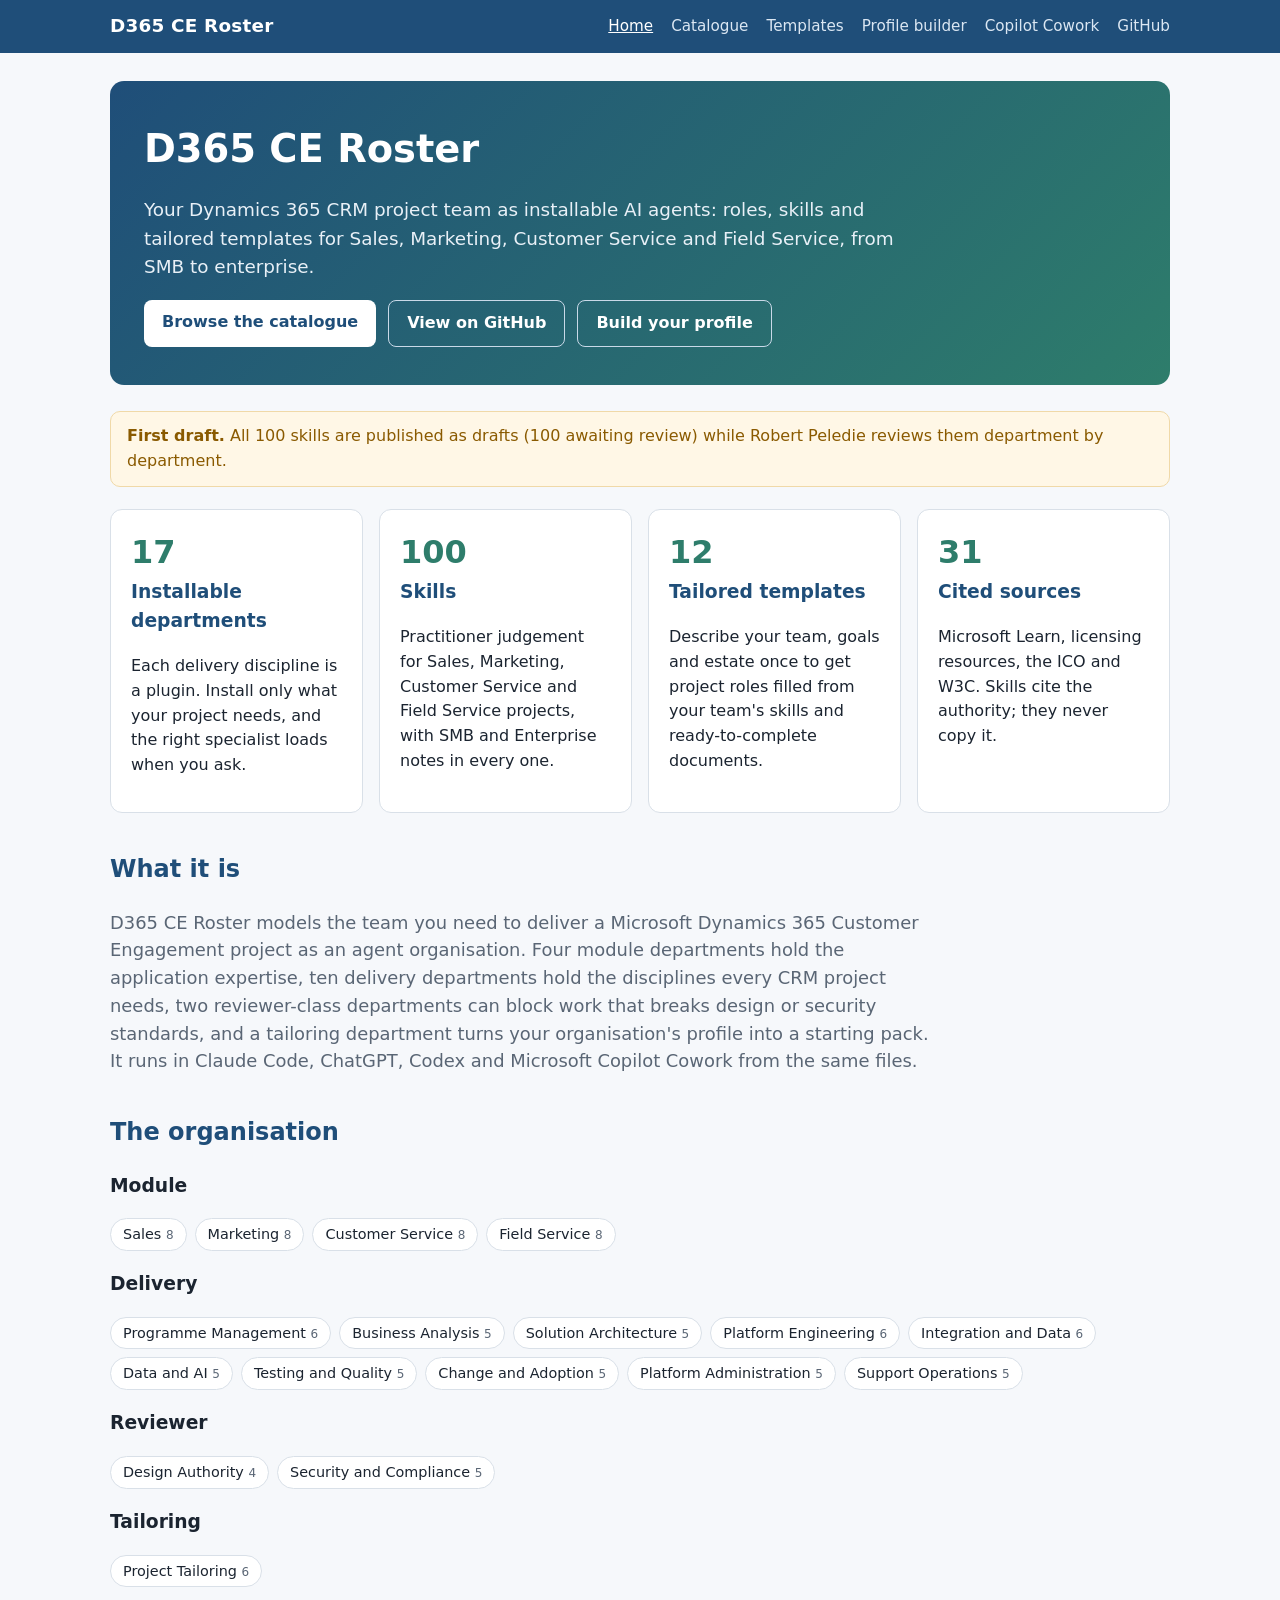
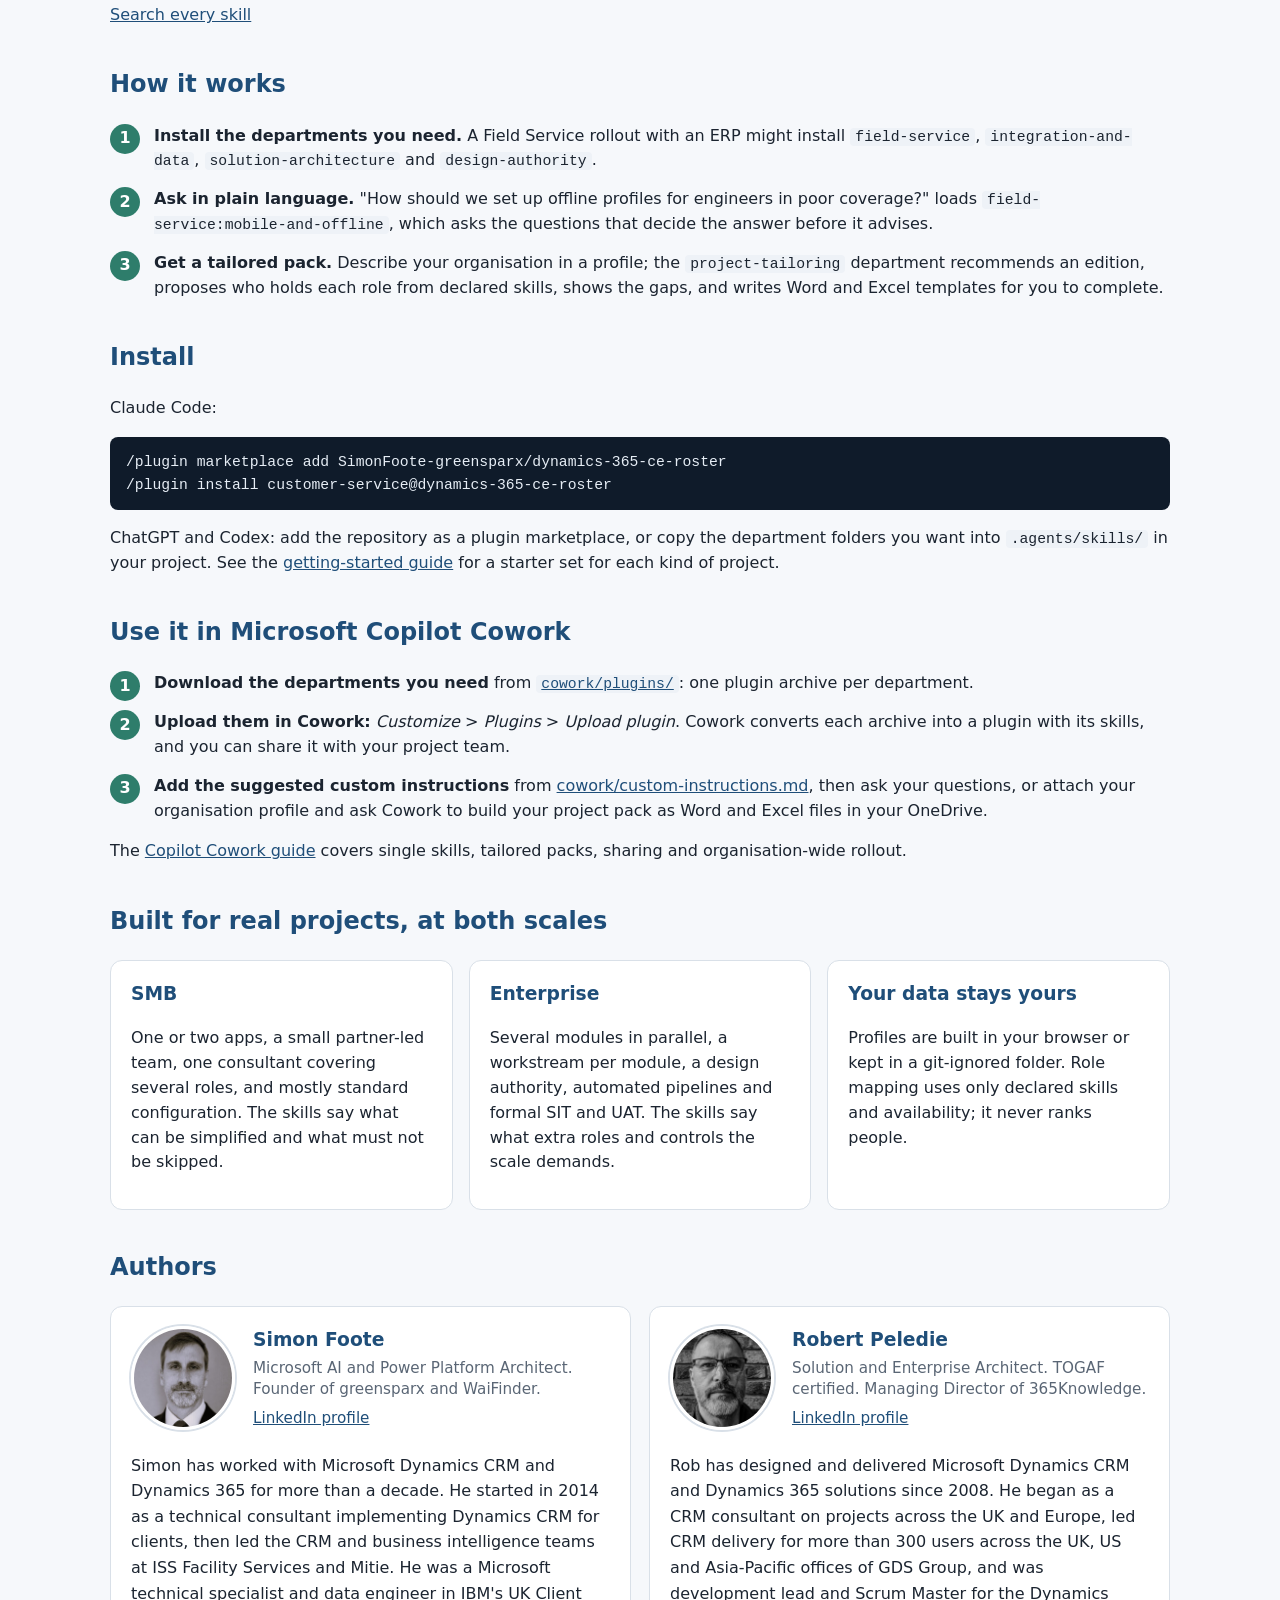
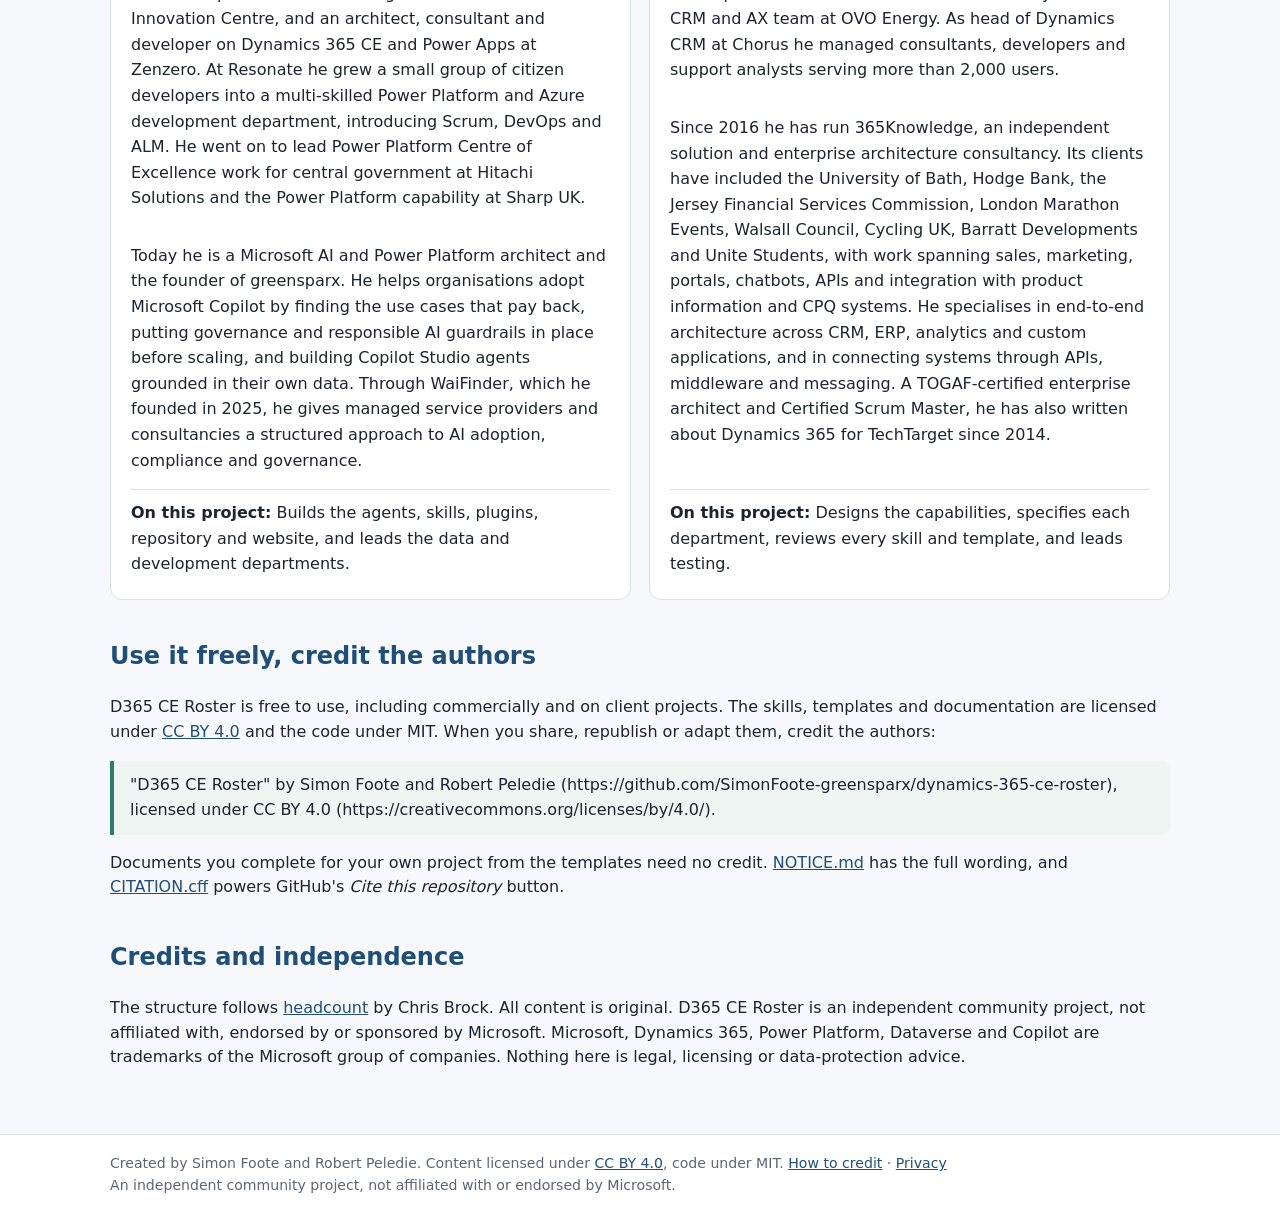
==== commit 857b1db1: "Add a self-contained website build for Hostinger and other web hosts" ====
--- a/docs/index.html
+++ b/docs/index.html
@@ -63,7 +63,7 @@
 <div class="card"><h3>Your data stays yours</h3><p>Profiles are built in your browser or kept in a git-ignored folder. Role mapping uses only declared skills and availability; it never ranks people.</p></div>
 </div>
 
-<h2>Authors</h2>
+<h2 id="authors">Authors</h2>
 <div class="authors"><article class="card author" id="simon-foote"><div class="author-head"><img src="assets/authors/simon-foote.jpg" alt="Photo of Simon Foote" width="104" height="104" loading="lazy"><div><h3>Simon Foote</h3><p class="headline">Microsoft AI and Power Platform Architect. Founder of greensparx and WaiFinder.</p><p class="links"><a href="https://www.linkedin.com/in/simonjayfoote/">LinkedIn profile</a></p></div></div><p>Simon has worked with Microsoft Dynamics CRM and Dynamics 365 for more than a decade. He started in 2014 as a technical consultant implementing Dynamics CRM for clients, then led the CRM and business intelligence teams at ISS Facility Services and Mitie. He was a Microsoft technical specialist and data engineer in IBM&#x27;s UK Client Innovation Centre, and an architect, consultant and developer on Dynamics 365 CE and Power Apps at Zenzero. At Resonate he grew a small group of citizen developers into a multi-skilled Power Platform and Azure development department, introducing Scrum, DevOps and ALM. He went on to lead Power Platform Centre of Excellence work for central government at Hitachi Solutions and the Power Platform capability at Sharp UK.</p><p>Today he is a Microsoft AI and Power Platform architect and the founder of greensparx. He helps organisations adopt Microsoft Copilot by finding the use cases that pay back, putting governance and responsible AI guardrails in place before scaling, and building Copilot Studio agents grounded in their own data. Through WaiFinder, which he founded in 2025, he gives managed service providers and consultancies a structured approach to AI adoption, compliance and governance.</p><p class="project-role"><strong>On this project:</strong> Builds the agents, skills, plugins, repository and website, and leads the data and development departments.</p></article><article class="card author" id="robert-peledie"><div class="author-head"><img src="assets/authors/robert-peledie.jpg" alt="Photo of Robert Peledie" width="104" height="104" loading="lazy"><div><h3>Robert Peledie</h3><p class="headline">Solution and Enterprise Architect. TOGAF certified. Managing Director of 365Knowledge.</p><p class="links"><a href="https://www.linkedin.com/in/robertpeledie/">LinkedIn profile</a></p></div></div><p>Rob has designed and delivered Microsoft Dynamics CRM and Dynamics 365 solutions since 2008. He began as a CRM consultant on projects across the UK and Europe, led CRM delivery for more than 300 users across the UK, US and Asia-Pacific offices of GDS Group, and was development lead and Scrum Master for the Dynamics CRM and AX team at OVO Energy. As head of Dynamics CRM at Chorus he managed consultants, developers and support analysts serving more than 2,000 users.</p><p>Since 2016 he has run 365Knowledge, an independent solution and enterprise architecture consultancy. Its clients have included the University of Bath, Hodge Bank, the Jersey Financial Services Commission, London Marathon Events, Walsall Council, Cycling UK, Barratt Developments and Unite Students, with work spanning sales, marketing, portals, chatbots, APIs and integration with product information and CPQ systems. He specialises in end-to-end architecture across CRM, ERP, analytics and custom applications, and in connecting systems through APIs, middleware and messaging. A TOGAF-certified enterprise architect and Certified Scrum Master, he has also written about Dynamics 365 for TechTarget since 2014.</p><p class="project-role"><strong>On this project:</strong> Designs the capabilities, specifies each department, reviews every skill and template, and leads testing.</p></article></div>
 
 <h2>Use it freely, credit the authors</h2>
--- a/docs/assets/site.css
+++ b/docs/assets/site.css
@@ -78,3 +78,15 @@
 textarea#yaml { font-family: Consolas, Menlo, monospace; font-size:.85rem; min-height: 320px; }
 @media (max-width: 640px) { .hero { padding:26px 20px; } .hero h1 { font-size:1.8rem; } header.top nav a { margin-left:10px; } }
 blockquote { margin:1rem 0; padding:12px 16px; border-left:4px solid var(--accent-2); background:#eef5f3; border-radius:0 8px 8px 0; overflow-wrap:anywhere; }
+main.wrap { padding-top:28px; padding-bottom:48px; }
+blockquote > :first-child { margin-top:0; }
+blockquote > :last-child { margin-bottom:0; }
+.crumbs { color:var(--muted); font-size:.92rem; margin:0 0 6px; }
+dl.facts { display:grid; grid-template-columns:max-content 1fr; gap:6px 18px; background:#fff; border:1px solid var(--line); border-radius:10px; padding:12px 16px; margin:8px 0 22px; font-size:.94rem; }
+dl.facts dt { color:var(--muted); font-weight:600; }
+dl.facts dd { margin:0; }
+dl.facts .status { float:none; }
+.callout { background:#eef5f3; border:1px solid #cfe3dc; border-radius:10px; padding:12px 16px; margin:8px 0 22px; }
+.table-wrap { overflow-x:auto; margin:12px 0 18px; }
+.sources { border-top:1px solid var(--line); margin-top:32px; }
+@media (max-width:640px) { dl.facts { grid-template-columns:1fr; } }
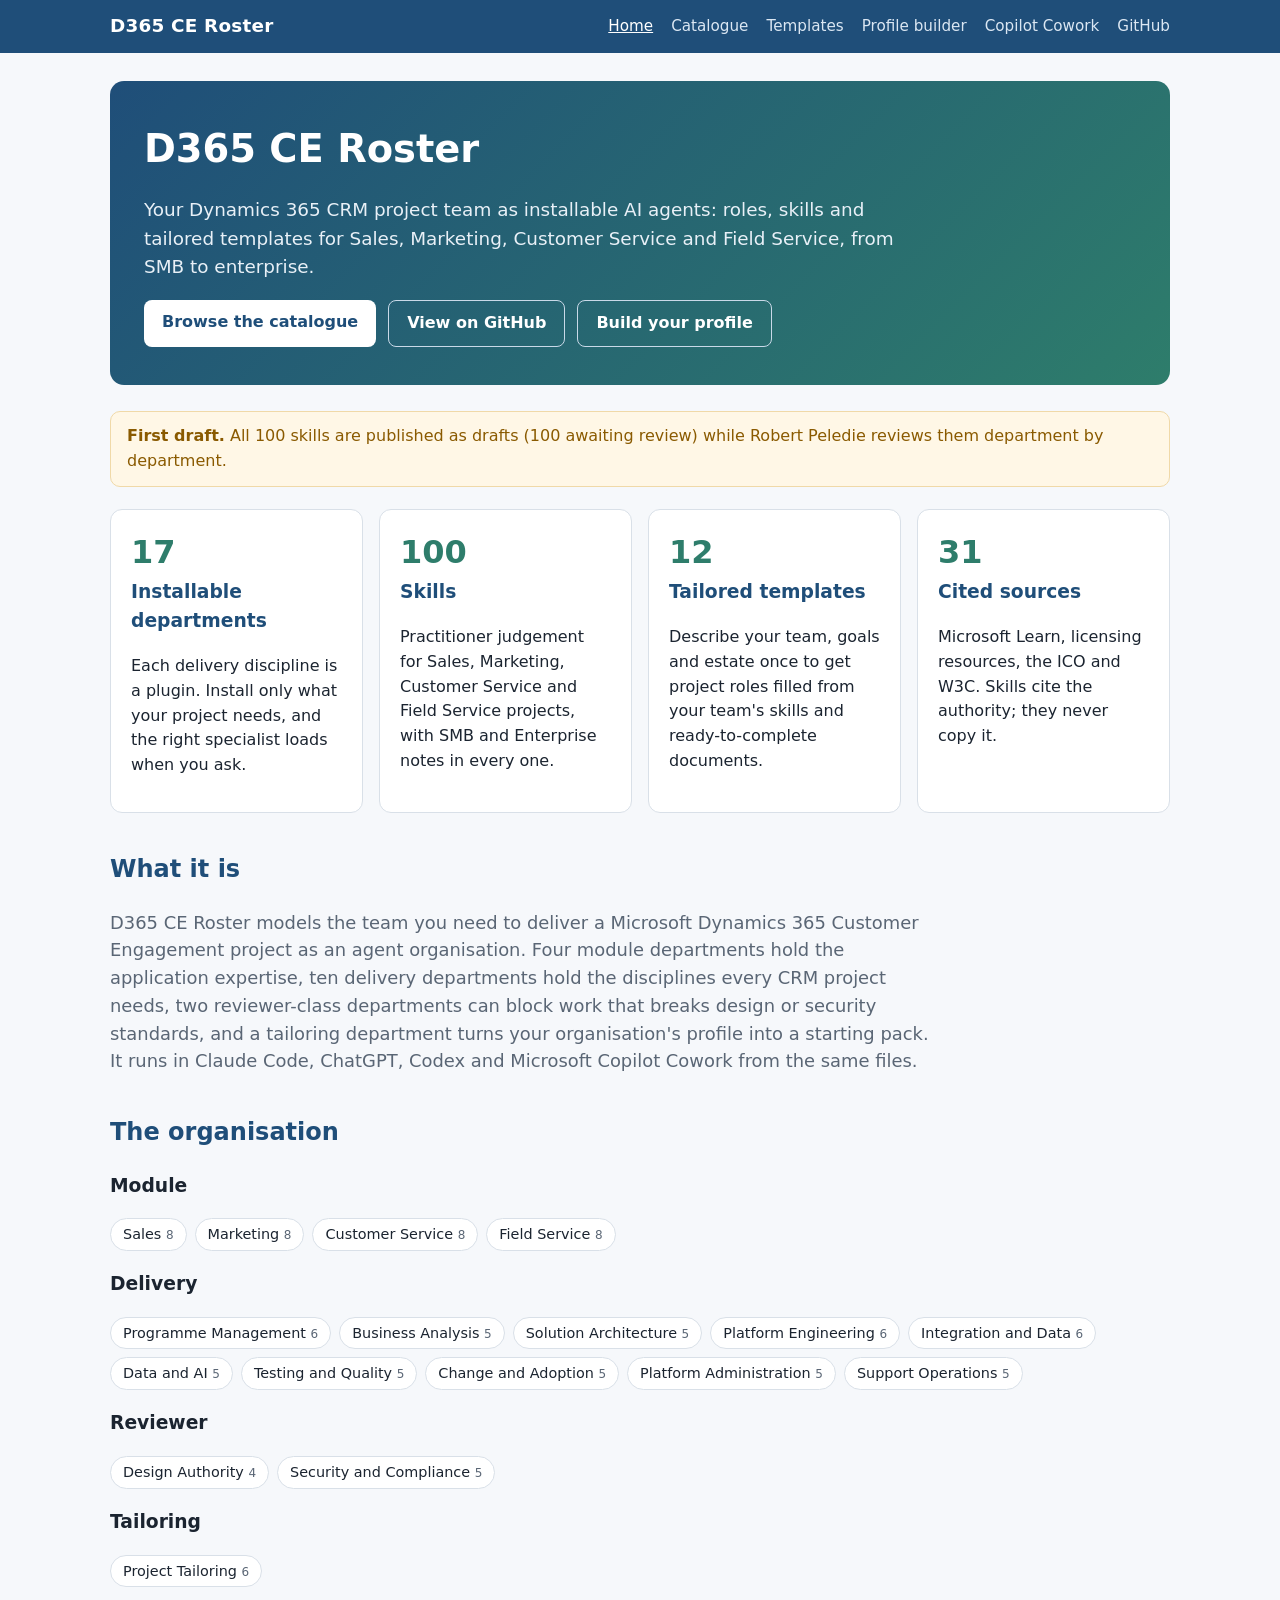
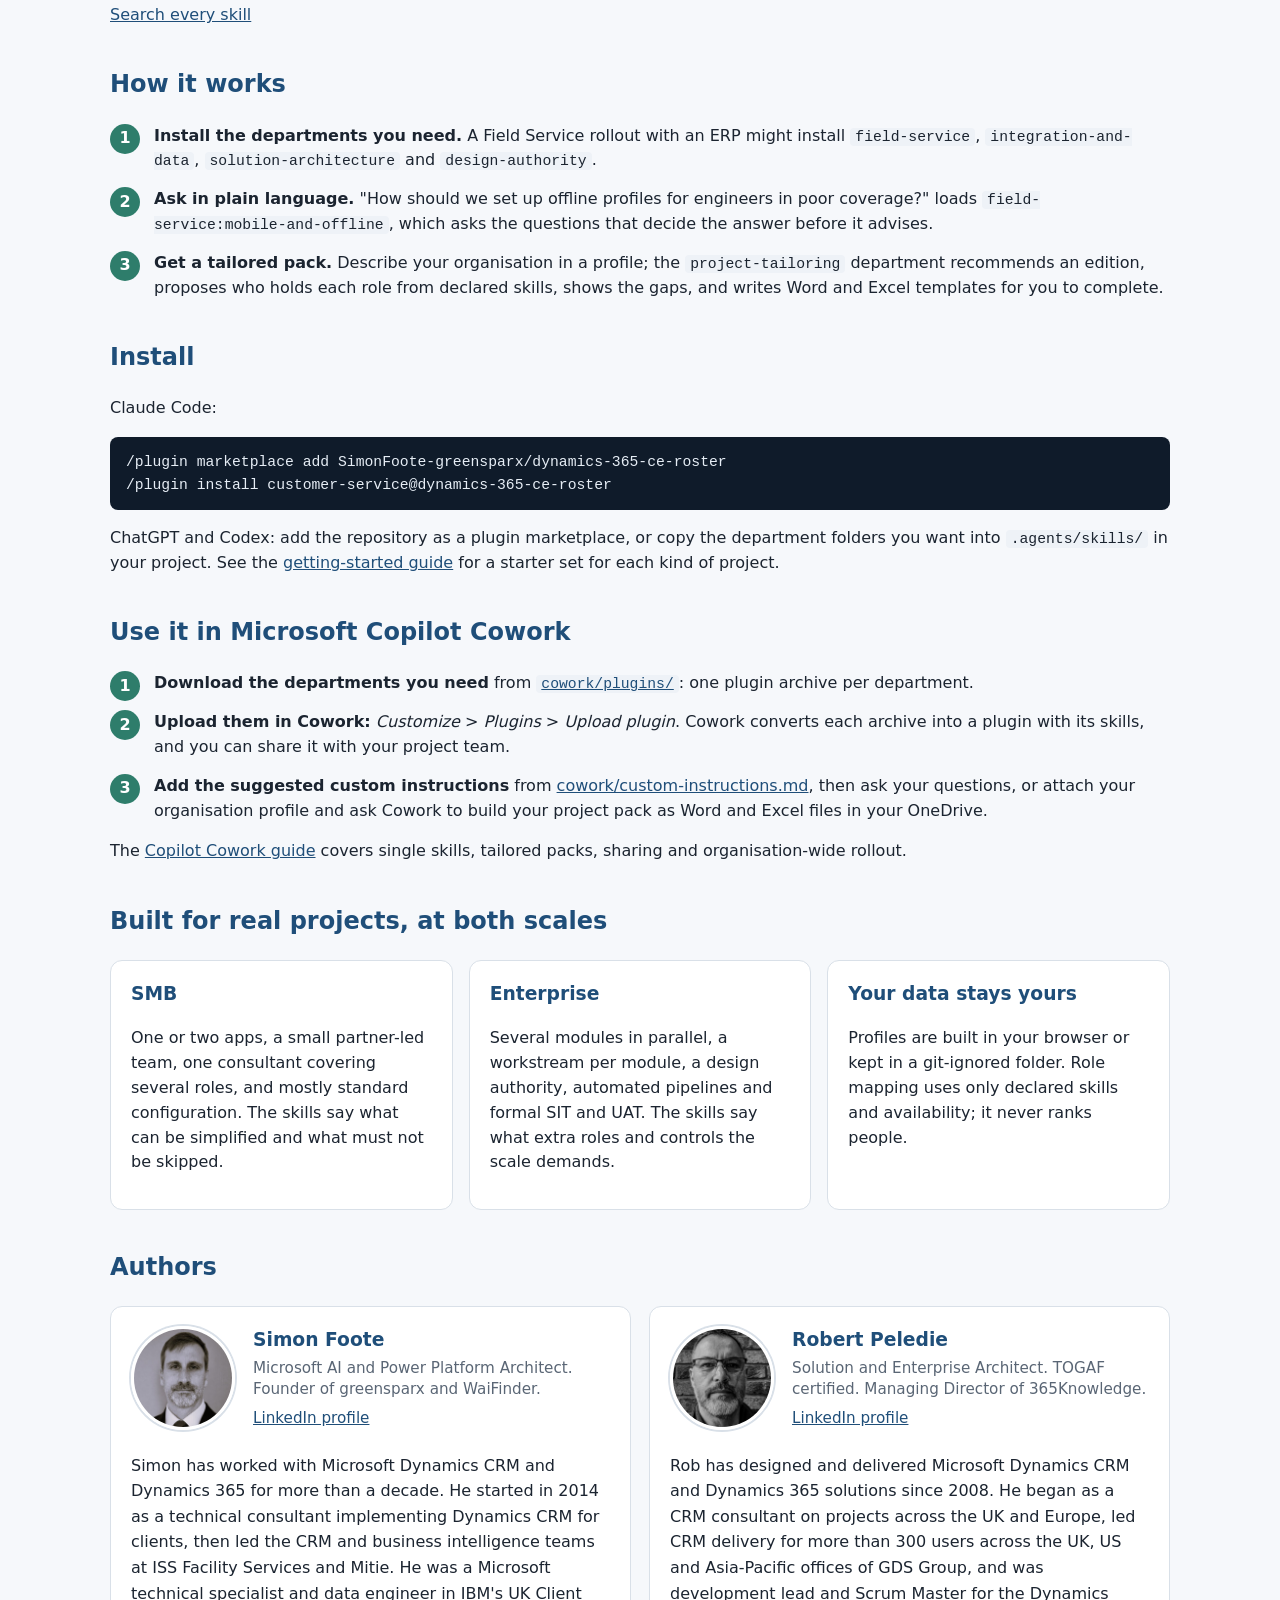
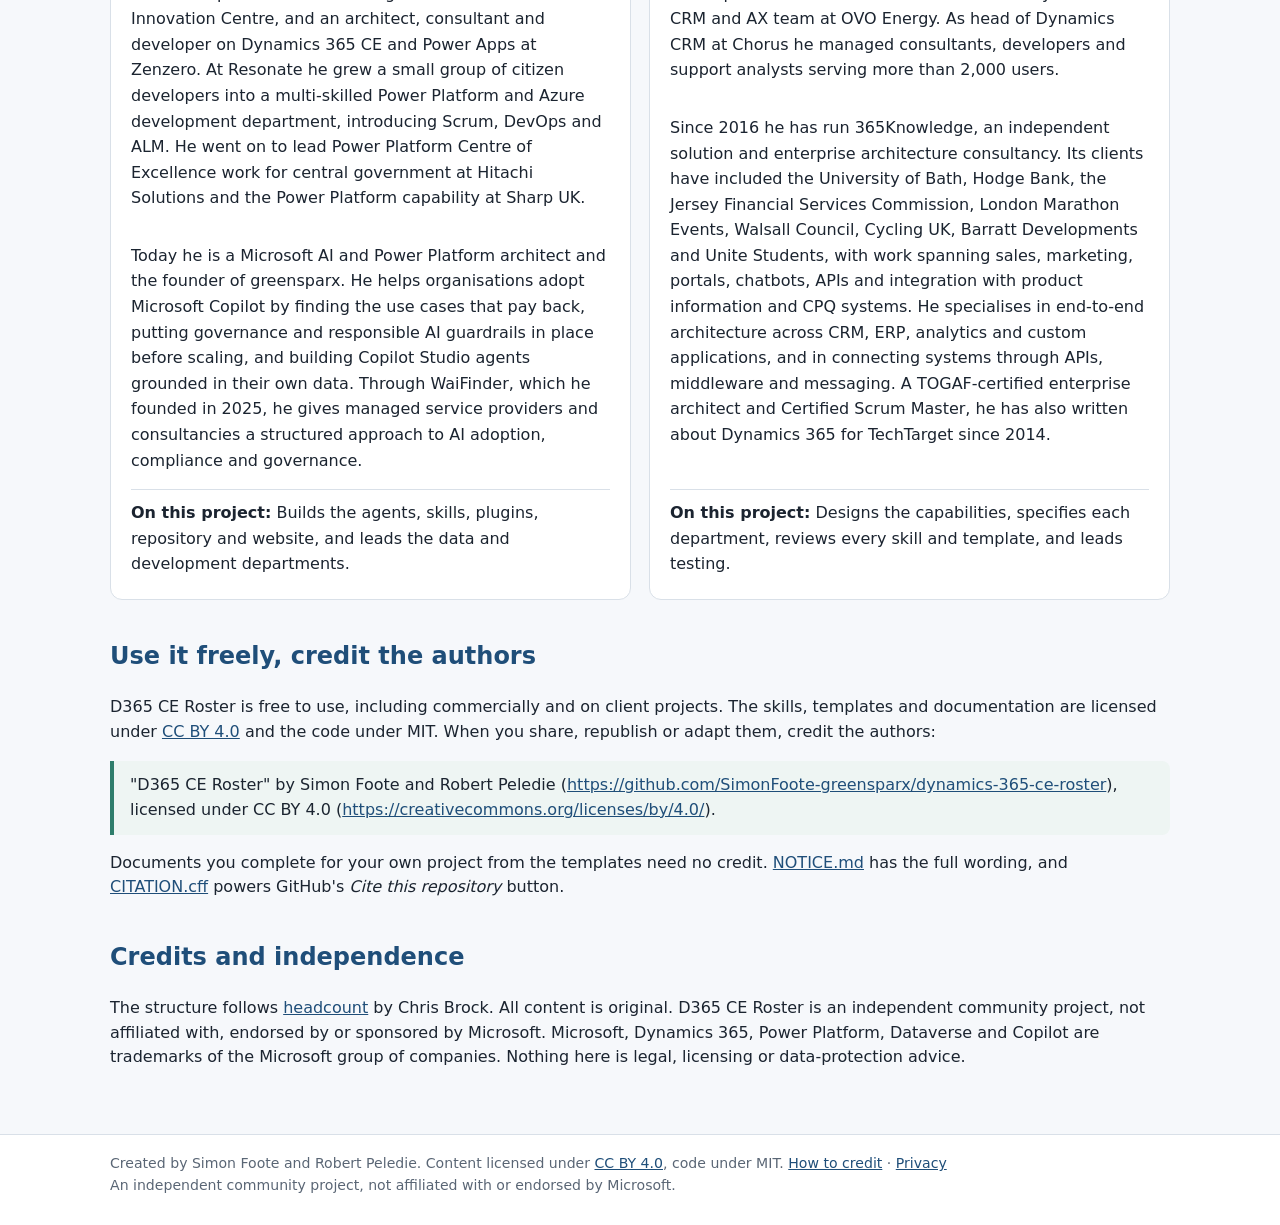
==== commit 054bdc34: "Link every reference to the GitHub repository on the websites" ====
--- a/docs/index.html
+++ b/docs/index.html
@@ -69,7 +69,7 @@
 <h2>Use it freely, credit the authors</h2>
 <p>D365 CE Roster is free to use, including commercially and on client projects. The skills, templates and documentation are licensed under
 <a href="https://creativecommons.org/licenses/by/4.0/">CC BY 4.0</a> and the code under MIT. When you share, republish or adapt them, credit the authors:</p>
-<blockquote>&quot;D365 CE Roster&quot; by Simon Foote and Robert Peledie (https://github.com/SimonFoote-greensparx/dynamics-365-ce-roster), licensed under CC BY 4.0 (https://creativecommons.org/licenses/by/4.0/).</blockquote>
+<blockquote>&quot;D365 CE Roster&quot; by Simon Foote and Robert Peledie (<a href="https://github.com/SimonFoote-greensparx/dynamics-365-ce-roster">https://github.com/SimonFoote-greensparx/dynamics-365-ce-roster</a>), licensed under CC BY 4.0 (<a href="https://creativecommons.org/licenses/by/4.0/">https://creativecommons.org/licenses/by/4.0/</a>).</blockquote>
 <p>Documents you complete for your own project from the templates need no credit. <a href="https://github.com/SimonFoote-greensparx/dynamics-365-ce-roster/blob/main/NOTICE.md">NOTICE.md</a> has the full wording, and
 <a href="https://github.com/SimonFoote-greensparx/dynamics-365-ce-roster/blob/main/CITATION.cff">CITATION.cff</a> powers GitHub's <em>Cite this repository</em> button.</p>
 
--- a/docs/assets/site.css
+++ b/docs/assets/site.css
@@ -90,3 +90,14 @@
 .table-wrap { overflow-x:auto; margin:12px 0 18px; }
 .sources { border-top:1px solid var(--line); margin-top:32px; }
 @media (max-width:640px) { dl.facts { grid-template-columns:1fr; } }
+.label { display:block; font-size:.9rem; margin:8px 0 2px; color:var(--muted); }
+.checks { display:flex; flex-wrap:wrap; gap:4px 14px; }
+.checks label { display:inline-flex; align-items:center; gap:4px; margin:2px 0; color:var(--ink); }
+form h3 { font-size:1rem; margin:16px 0 4px; color:var(--accent); }
+.integration, .legacy, .skill { align-items:end; border-top:1px dashed var(--line); padding-top:6px; margin-top:6px; }
+.row-actions { display:flex; align-items:flex-end; }
+#status ul { margin:6px 0 0; padding-left:20px; }
+.check-problems { background:#fdecec; border:1px solid #f1c2c2; color:#7a1f1f; border-radius:10px; padding:12px 16px; margin:0 0 12px; }
+.check-warnings { background:#fff7e6; border:1px solid #f0d9a8; color:var(--warn); border-radius:10px; padding:12px 16px; margin:0 0 12px; }
+.check-ok { background:#dff3ec; border:1px solid #b9e2d4; color:#1d6b55; border-radius:10px; padding:12px 16px; margin:0 0 12px; }
+[hidden] { display:none !important; }
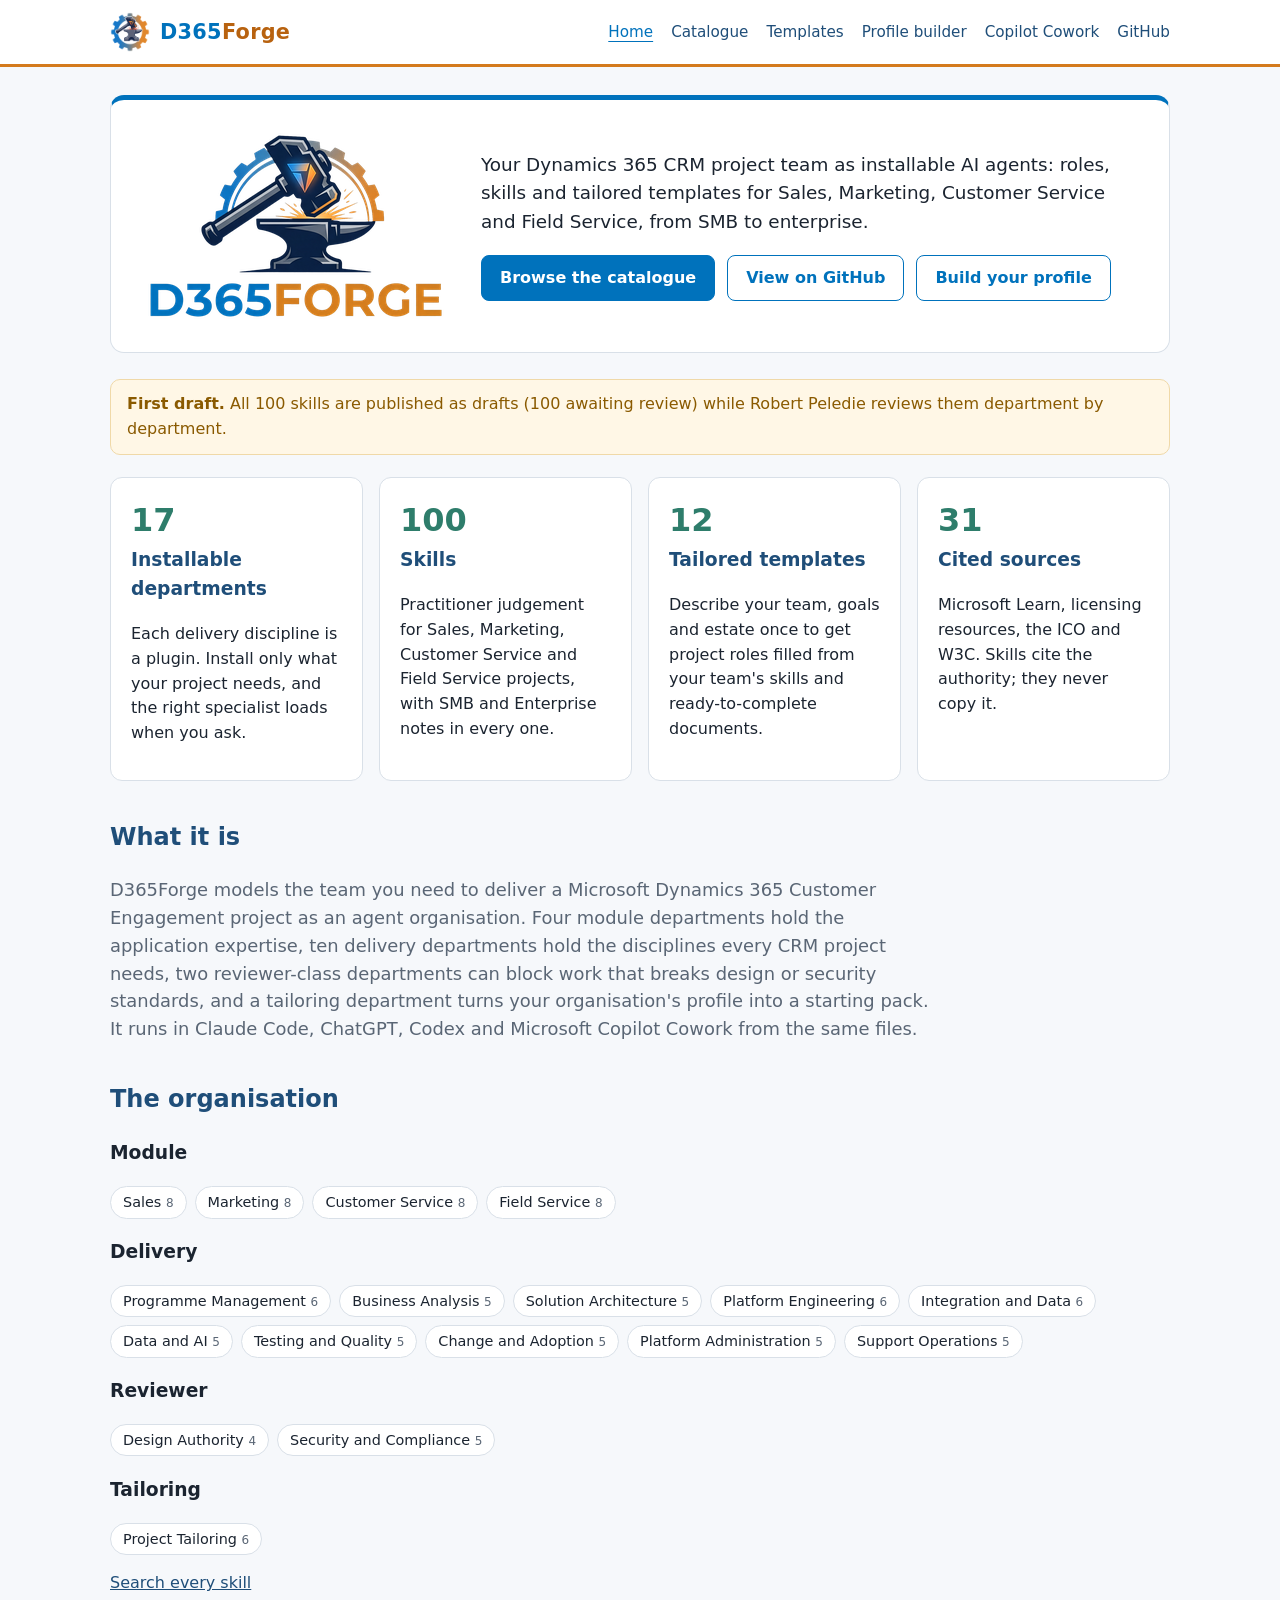
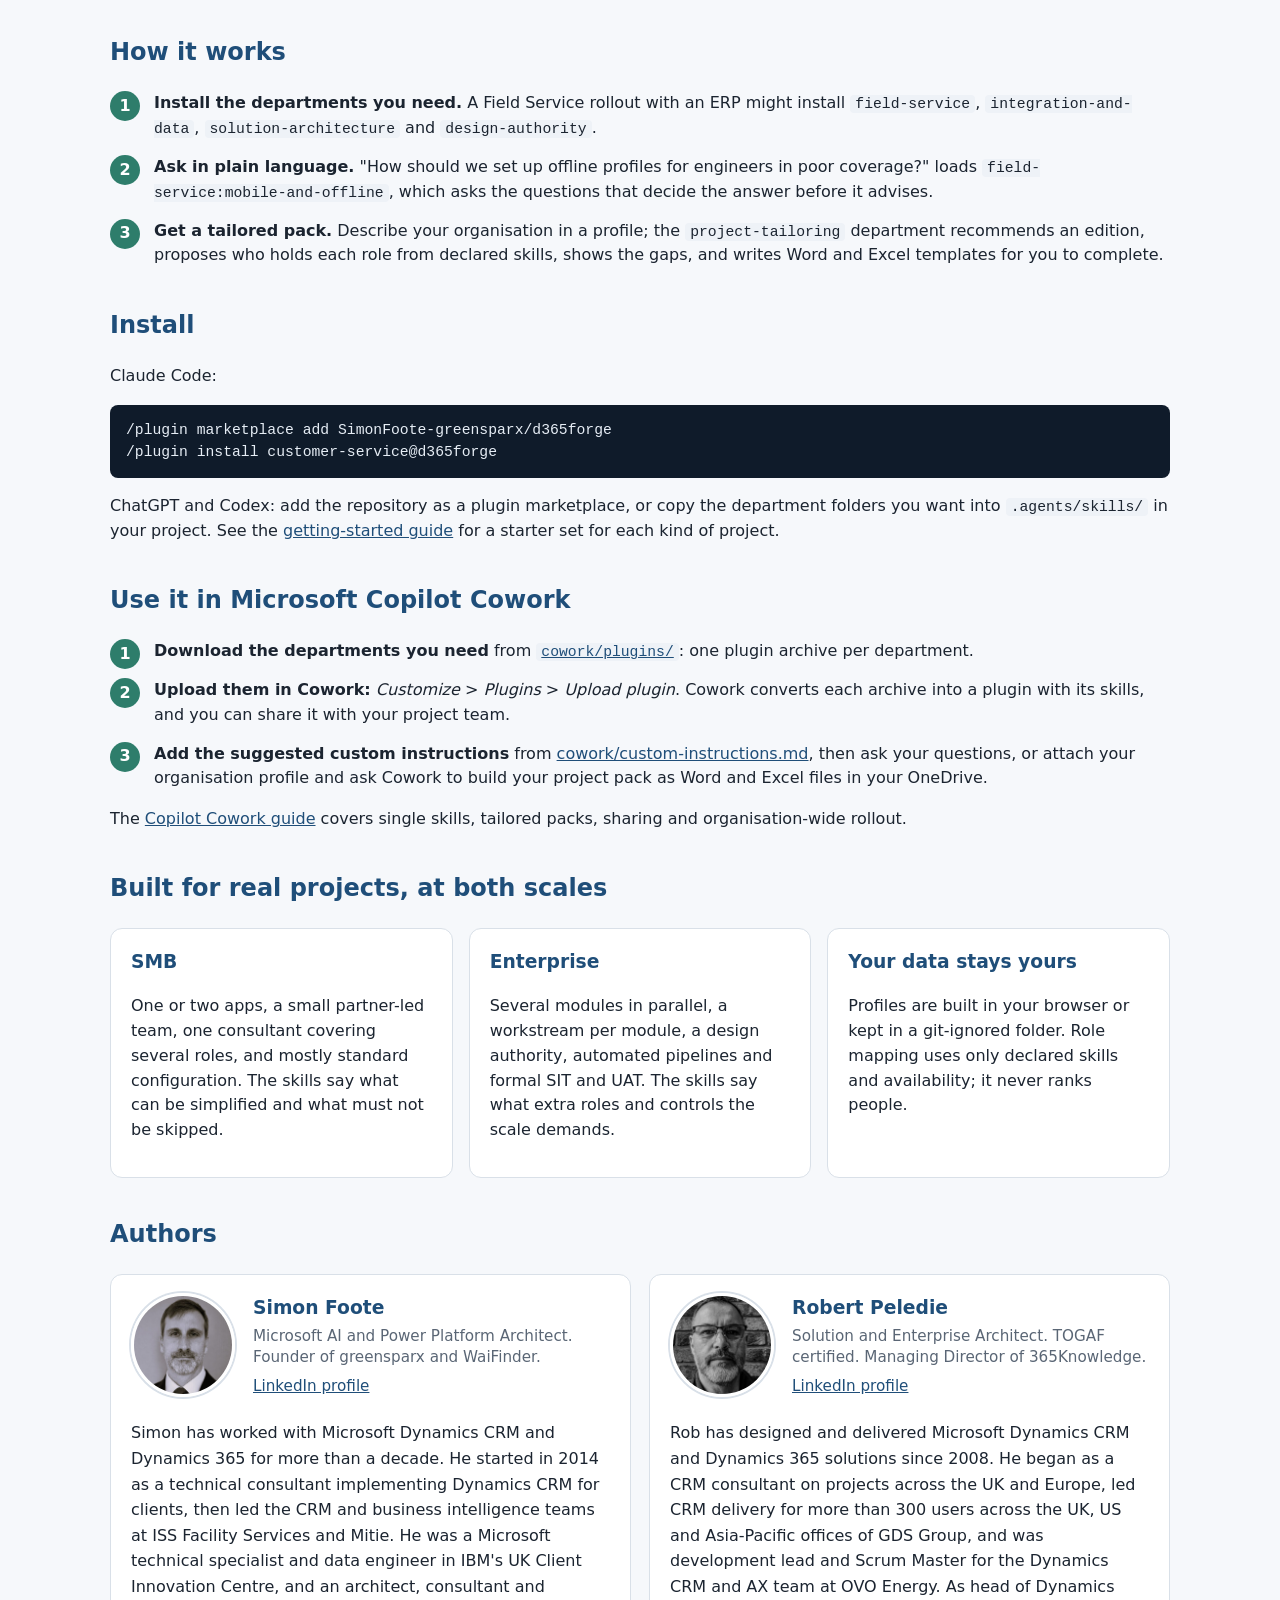
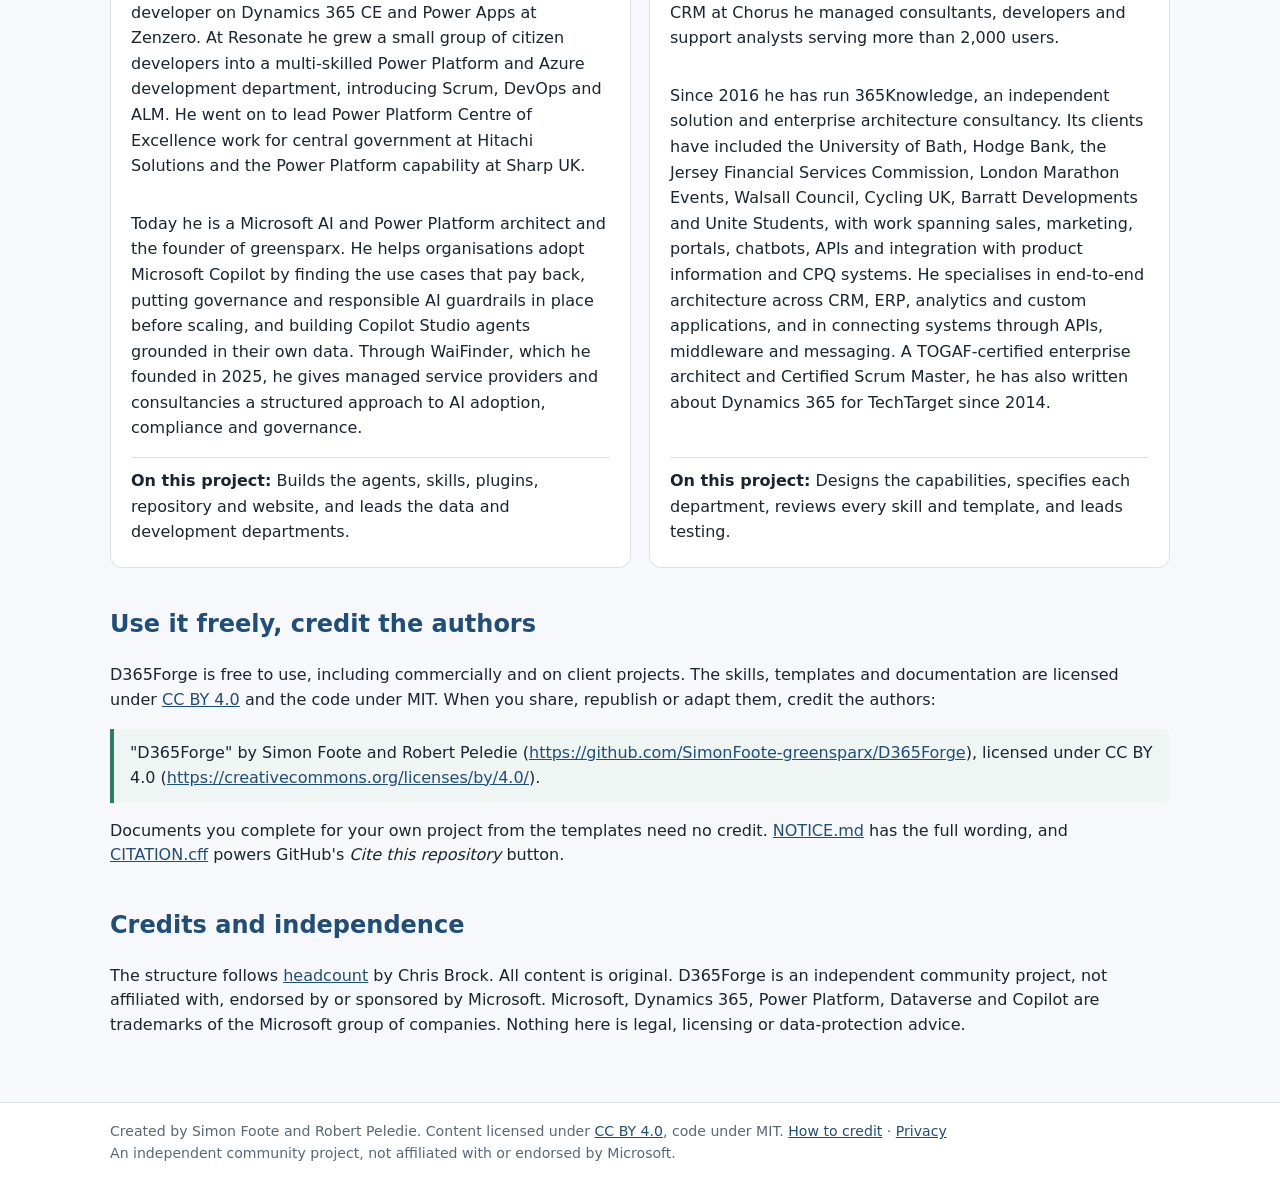
==== commit b19fe924: "Rename project to D365Forge, add logo and icons, move website to d365forge.ai (14/18) Renames D365 C" ====
--- a/docs/index.html
+++ b/docs/index.html
@@ -3,17 +3,27 @@
 <head>
 <meta charset="utf-8">
 <meta name="viewport" content="width=device-width, initial-scale=1">
-<title>Home | D365 CE Roster</title>
+<title>Home | D365Forge</title>
+<meta name="description" content="Your Dynamics 365 CRM project team as installable AI agents: roles, skills and tailored templates for Sales, Marketing, Customer Service and Field Service, from SMB to enterprise.">
+<meta name="theme-color" content="#1f4e79">
+<meta property="og:site_name" content="D365Forge">
+<meta property="og:title" content="Home | D365Forge">
+<meta property="og:description" content="Your Dynamics 365 CRM project team as installable AI agents: roles, skills and tailored templates for Sales, Marketing, Customer Service and Field Service, from SMB to enterprise.">
+<meta property="og:image" content="https://d365forge.ai/assets/brand/d365forge-og.png">
+<meta name="twitter:card" content="summary_large_image">
+<link rel="icon" href="assets/brand/favicon.ico" sizes="any">
+<link rel="icon" type="image/png" sizes="192x192" href="assets/brand/d365forge-icon-192.png">
+<link rel="apple-touch-icon" href="assets/brand/apple-touch-icon.png">
 <link rel="stylesheet" href="assets/site.css">
 </head>
 <body>
 <!-- Generated by scripts/build-site.py. Do not edit by hand. -->
-<header class="top"><div class="wrap"><a class="brand" href="index.html">D365 CE Roster</a><nav><a href="index.html" class="active">Home</a><a href="catalogue.html">Catalogue</a><a href="templates.html">Templates</a><a href="profile-builder.html">Profile builder</a><a href="https://github.com/SimonFoote-greensparx/dynamics-365-ce-roster/blob/main/docs/COPILOT-COWORK.md">Copilot Cowork</a><a href="https://github.com/SimonFoote-greensparx/dynamics-365-ce-roster">GitHub</a></nav></div></header>
+<header class="top"><div class="wrap"><a class="brand" href="index.html" aria-label="D365Forge home"><img src="assets/brand/d365forge-icon-192.png" alt="" width="40" height="40"><span class="wordmark">D365<span>Forge</span></span></a><nav><a href="index.html" class="active">Home</a><a href="catalogue.html">Catalogue</a><a href="templates.html">Templates</a><a href="profile-builder.html">Profile builder</a><a href="https://github.com/SimonFoote-greensparx/D365Forge/blob/main/docs/COPILOT-COWORK.md">Copilot Cowork</a><a href="https://github.com/SimonFoote-greensparx/D365Forge">GitHub</a></nav></div></header>
 <main class="wrap">
 <section class="hero">
-<h1>D365 CE Roster</h1>
-<p>Your Dynamics 365 CRM project team as installable AI agents: roles, skills and tailored templates for Sales, Marketing, Customer Service and Field Service, from SMB to enterprise.</p>
-<div class="buttons"><a class="btn" href="catalogue.html">Browse the catalogue</a><a class="btn ghost" href="https://github.com/SimonFoote-greensparx/dynamics-365-ce-roster">View on GitHub</a><a class="btn ghost" href="profile-builder.html">Build your profile</a></div>
+<div class="hero-logo"><h1><img src="assets/brand/d365forge-logo.png" alt="D365Forge" width="302" height="192"></h1></div>
+<div class="hero-text"><p>Your Dynamics 365 CRM project team as installable AI agents: roles, skills and tailored templates for Sales, Marketing, Customer Service and Field Service, from SMB to enterprise.</p>
+<div class="buttons"><a class="btn" href="catalogue.html">Browse the catalogue</a><a class="btn ghost" href="https://github.com/SimonFoote-greensparx/D365Forge">View on GitHub</a><a class="btn ghost" href="profile-builder.html">Build your profile</a></div></div>
 </section>
 <div class="notice"><strong>First draft.</strong> All 100 skills are published as drafts (100 awaiting review) while Robert Peledie reviews them department by department.</div>
 
@@ -25,13 +35,13 @@
 </div>
 
 <h2>What it is</h2>
-<p class="lead">D365 CE Roster models the team you need to deliver a Microsoft Dynamics 365 Customer Engagement project as an agent organisation.
+<p class="lead">D365Forge models the team you need to deliver a Microsoft Dynamics 365 Customer Engagement project as an agent organisation.
 Four module departments hold the application expertise, ten delivery departments hold the disciplines every CRM project needs, two
 reviewer-class departments can block work that breaks design or security standards, and a tailoring department turns your organisation's
 profile into a starting pack. It runs in Claude Code, ChatGPT, Codex and Microsoft Copilot Cowork from the same files.</p>
 
 <h2>The organisation</h2>
-<h3>Module</h3><div class="chips"><a class="chip" href="https://github.com/SimonFoote-greensparx/dynamics-365-ce-roster/blob/main/plugins/sales/README.md">Sales <small>8</small></a><a class="chip" href="https://github.com/SimonFoote-greensparx/dynamics-365-ce-roster/blob/main/plugins/marketing/README.md">Marketing <small>8</small></a><a class="chip" href="https://github.com/SimonFoote-greensparx/dynamics-365-ce-roster/blob/main/plugins/customer-service/README.md">Customer Service <small>8</small></a><a class="chip" href="https://github.com/SimonFoote-greensparx/dynamics-365-ce-roster/blob/main/plugins/field-service/README.md">Field Service <small>8</small></a></div><h3>Delivery</h3><div class="chips"><a class="chip" href="https://github.com/SimonFoote-greensparx/dynamics-365-ce-roster/blob/main/plugins/programme-management/README.md">Programme Management <small>6</small></a><a class="chip" href="https://github.com/SimonFoote-greensparx/dynamics-365-ce-roster/blob/main/plugins/business-analysis/README.md">Business Analysis <small>5</small></a><a class="chip" href="https://github.com/SimonFoote-greensparx/dynamics-365-ce-roster/blob/main/plugins/solution-architecture/README.md">Solution Architecture <small>5</small></a><a class="chip" href="https://github.com/SimonFoote-greensparx/dynamics-365-ce-roster/blob/main/plugins/platform-engineering/README.md">Platform Engineering <small>6</small></a><a class="chip" href="https://github.com/SimonFoote-greensparx/dynamics-365-ce-roster/blob/main/plugins/integration-and-data/README.md">Integration and Data <small>6</small></a><a class="chip" href="https://github.com/SimonFoote-greensparx/dynamics-365-ce-roster/blob/main/plugins/data-and-ai/README.md">Data and AI <small>5</small></a><a class="chip" href="https://github.com/SimonFoote-greensparx/dynamics-365-ce-roster/blob/main/plugins/testing-quality/README.md">Testing and Quality <small>5</small></a><a class="chip" href="https://github.com/SimonFoote-greensparx/dynamics-365-ce-roster/blob/main/plugins/change-adoption/README.md">Change and Adoption <small>5</small></a><a class="chip" href="https://github.com/SimonFoote-greensparx/dynamics-365-ce-roster/blob/main/plugins/platform-administration/README.md">Platform Administration <small>5</small></a><a class="chip" href="https://github.com/SimonFoote-greensparx/dynamics-365-ce-roster/blob/main/plugins/support-operations/README.md">Support Operations <small>5</small></a></div><h3>Reviewer</h3><div class="chips"><a class="chip" href="https://github.com/SimonFoote-greensparx/dynamics-365-ce-roster/blob/main/plugins/design-authority/README.md">Design Authority <small>4</small></a><a class="chip" href="https://github.com/SimonFoote-greensparx/dynamics-365-ce-roster/blob/main/plugins/security-compliance/README.md">Security and Compliance <small>5</small></a></div><h3>Tailoring</h3><div class="chips"><a class="chip" href="https://github.com/SimonFoote-greensparx/dynamics-365-ce-roster/blob/main/plugins/project-tailoring/README.md">Project Tailoring <small>6</small></a></div>
+<h3>Module</h3><div class="chips"><a class="chip" href="https://github.com/SimonFoote-greensparx/D365Forge/blob/main/plugins/sales/README.md">Sales <small>8</small></a><a class="chip" href="https://github.com/SimonFoote-greensparx/D365Forge/blob/main/plugins/marketing/README.md">Marketing <small>8</small></a><a class="chip" href="https://github.com/SimonFoote-greensparx/D365Forge/blob/main/plugins/customer-service/README.md">Customer Service <small>8</small></a><a class="chip" href="https://github.com/SimonFoote-greensparx/D365Forge/blob/main/plugins/field-service/README.md">Field Service <small>8</small></a></div><h3>Delivery</h3><div class="chips"><a class="chip" href="https://github.com/SimonFoote-greensparx/D365Forge/blob/main/plugins/programme-management/README.md">Programme Management <small>6</small></a><a class="chip" href="https://github.com/SimonFoote-greensparx/D365Forge/blob/main/plugins/business-analysis/README.md">Business Analysis <small>5</small></a><a class="chip" href="https://github.com/SimonFoote-greensparx/D365Forge/blob/main/plugins/solution-architecture/README.md">Solution Architecture <small>5</small></a><a class="chip" href="https://github.com/SimonFoote-greensparx/D365Forge/blob/main/plugins/platform-engineering/README.md">Platform Engineering <small>6</small></a><a class="chip" href="https://github.com/SimonFoote-greensparx/D365Forge/blob/main/plugins/integration-and-data/README.md">Integration and Data <small>6</small></a><a class="chip" href="https://github.com/SimonFoote-greensparx/D365Forge/blob/main/plugins/data-and-ai/README.md">Data and AI <small>5</small></a><a class="chip" href="https://github.com/SimonFoote-greensparx/D365Forge/blob/main/plugins/testing-quality/README.md">Testing and Quality <small>5</small></a><a class="chip" href="https://github.com/SimonFoote-greensparx/D365Forge/blob/main/plugins/change-adoption/README.md">Change and Adoption <small>5</small></a><a class="chip" href="https://github.com/SimonFoote-greensparx/D365Forge/blob/main/plugins/platform-administration/README.md">Platform Administration <small>5</small></a><a class="chip" href="https://github.com/SimonFoote-greensparx/D365Forge/blob/main/plugins/support-operations/README.md">Support Operations <small>5</small></a></div><h3>Reviewer</h3><div class="chips"><a class="chip" href="https://github.com/SimonFoote-greensparx/D365Forge/blob/main/plugins/design-authority/README.md">Design Authority <small>4</small></a><a class="chip" href="https://github.com/SimonFoote-greensparx/D365Forge/blob/main/plugins/security-compliance/README.md">Security and Compliance <small>5</small></a></div><h3>Tailoring</h3><div class="chips"><a class="chip" href="https://github.com/SimonFoote-greensparx/D365Forge/blob/main/plugins/project-tailoring/README.md">Project Tailoring <small>6</small></a></div>
 <p><a href="catalogue.html">Search every skill</a></p>
 
 <h2>How it works</h2>
@@ -43,18 +53,18 @@
 
 <h2>Install</h2>
 <p>Claude Code:</p>
-<pre><code>/plugin marketplace add SimonFoote-greensparx/dynamics-365-ce-roster
-/plugin install customer-service@dynamics-365-ce-roster</code></pre>
+<pre><code>/plugin marketplace add SimonFoote-greensparx/d365forge
+/plugin install customer-service@d365forge</code></pre>
 <p>ChatGPT and Codex: add the repository as a plugin marketplace, or copy the department folders you want into <code>.agents/skills/</code> in your project.
-See the <a href="https://github.com/SimonFoote-greensparx/dynamics-365-ce-roster/blob/main/docs/GETTING-STARTED.md">getting-started guide</a> for a starter set for each kind of project.</p>
+See the <a href="https://github.com/SimonFoote-greensparx/D365Forge/blob/main/docs/GETTING-STARTED.md">getting-started guide</a> for a starter set for each kind of project.</p>
 
 <h2>Use it in Microsoft Copilot Cowork</h2>
 <ol class="steps">
-<li><strong>Download the departments you need</strong> from <a href="https://github.com/SimonFoote-greensparx/dynamics-365-ce-roster/tree/main/cowork/plugins"><code>cowork/plugins/</code></a>: one plugin archive per department.</li>
+<li><strong>Download the departments you need</strong> from <a href="https://github.com/SimonFoote-greensparx/D365Forge/tree/main/cowork/plugins"><code>cowork/plugins/</code></a>: one plugin archive per department.</li>
 <li><strong>Upload them in Cowork:</strong> <em>Customize</em> &gt; <em>Plugins</em> &gt; <em>Upload plugin</em>. Cowork converts each archive into a plugin with its skills, and you can share it with your project team.</li>
-<li><strong>Add the suggested custom instructions</strong> from <a href="https://github.com/SimonFoote-greensparx/dynamics-365-ce-roster/blob/main/cowork/custom-instructions.md">cowork/custom-instructions.md</a>, then ask your questions, or attach your organisation profile and ask Cowork to build your project pack as Word and Excel files in your OneDrive.</li>
+<li><strong>Add the suggested custom instructions</strong> from <a href="https://github.com/SimonFoote-greensparx/D365Forge/blob/main/cowork/custom-instructions.md">cowork/custom-instructions.md</a>, then ask your questions, or attach your organisation profile and ask Cowork to build your project pack as Word and Excel files in your OneDrive.</li>
 </ol>
-<p>The <a href="https://github.com/SimonFoote-greensparx/dynamics-365-ce-roster/blob/main/docs/COPILOT-COWORK.md">Copilot Cowork guide</a> covers single skills, tailored packs, sharing and organisation-wide rollout.</p>
+<p>The <a href="https://github.com/SimonFoote-greensparx/D365Forge/blob/main/docs/COPILOT-COWORK.md">Copilot Cowork guide</a> covers single skills, tailored packs, sharing and organisation-wide rollout.</p>
 
 <h2>Built for real projects, at both scales</h2>
 <div class="cards">
@@ -67,18 +77,18 @@
 <div class="authors"><article class="card author" id="simon-foote"><div class="author-head"><img src="assets/authors/simon-foote.jpg" alt="Photo of Simon Foote" width="104" height="104" loading="lazy"><div><h3>Simon Foote</h3><p class="headline">Microsoft AI and Power Platform Architect. Founder of greensparx and WaiFinder.</p><p class="links"><a href="https://www.linkedin.com/in/simonjayfoote/">LinkedIn profile</a></p></div></div><p>Simon has worked with Microsoft Dynamics CRM and Dynamics 365 for more than a decade. He started in 2014 as a technical consultant implementing Dynamics CRM for clients, then led the CRM and business intelligence teams at ISS Facility Services and Mitie. He was a Microsoft technical specialist and data engineer in IBM&#x27;s UK Client Innovation Centre, and an architect, consultant and developer on Dynamics 365 CE and Power Apps at Zenzero. At Resonate he grew a small group of citizen developers into a multi-skilled Power Platform and Azure development department, introducing Scrum, DevOps and ALM. He went on to lead Power Platform Centre of Excellence work for central government at Hitachi Solutions and the Power Platform capability at Sharp UK.</p><p>Today he is a Microsoft AI and Power Platform architect and the founder of greensparx. He helps organisations adopt Microsoft Copilot by finding the use cases that pay back, putting governance and responsible AI guardrails in place before scaling, and building Copilot Studio agents grounded in their own data. Through WaiFinder, which he founded in 2025, he gives managed service providers and consultancies a structured approach to AI adoption, compliance and governance.</p><p class="project-role"><strong>On this project:</strong> Builds the agents, skills, plugins, repository and website, and leads the data and development departments.</p></article><article class="card author" id="robert-peledie"><div class="author-head"><img src="assets/authors/robert-peledie.jpg" alt="Photo of Robert Peledie" width="104" height="104" loading="lazy"><div><h3>Robert Peledie</h3><p class="headline">Solution and Enterprise Architect. TOGAF certified. Managing Director of 365Knowledge.</p><p class="links"><a href="https://www.linkedin.com/in/robertpeledie/">LinkedIn profile</a></p></div></div><p>Rob has designed and delivered Microsoft Dynamics CRM and Dynamics 365 solutions since 2008. He began as a CRM consultant on projects across the UK and Europe, led CRM delivery for more than 300 users across the UK, US and Asia-Pacific offices of GDS Group, and was development lead and Scrum Master for the Dynamics CRM and AX team at OVO Energy. As head of Dynamics CRM at Chorus he managed consultants, developers and support analysts serving more than 2,000 users.</p><p>Since 2016 he has run 365Knowledge, an independent solution and enterprise architecture consultancy. Its clients have included the University of Bath, Hodge Bank, the Jersey Financial Services Commission, London Marathon Events, Walsall Council, Cycling UK, Barratt Developments and Unite Students, with work spanning sales, marketing, portals, chatbots, APIs and integration with product information and CPQ systems. He specialises in end-to-end architecture across CRM, ERP, analytics and custom applications, and in connecting systems through APIs, middleware and messaging. A TOGAF-certified enterprise architect and Certified Scrum Master, he has also written about Dynamics 365 for TechTarget since 2014.</p><p class="project-role"><strong>On this project:</strong> Designs the capabilities, specifies each department, reviews every skill and template, and leads testing.</p></article></div>
 
 <h2>Use it freely, credit the authors</h2>
-<p>D365 CE Roster is free to use, including commercially and on client projects. The skills, templates and documentation are licensed under
+<p>D365Forge is free to use, including commercially and on client projects. The skills, templates and documentation are licensed under
 <a href="https://creativecommons.org/licenses/by/4.0/">CC BY 4.0</a> and the code under MIT. When you share, republish or adapt them, credit the authors:</p>
-<blockquote>&quot;D365 CE Roster&quot; by Simon Foote and Robert Peledie (<a href="https://github.com/SimonFoote-greensparx/dynamics-365-ce-roster">https://github.com/SimonFoote-greensparx/dynamics-365-ce-roster</a>), licensed under CC BY 4.0 (<a href="https://creativecommons.org/licenses/by/4.0/">https://creativecommons.org/licenses/by/4.0/</a>).</blockquote>
-<p>Documents you complete for your own project from the templates need no credit. <a href="https://github.com/SimonFoote-greensparx/dynamics-365-ce-roster/blob/main/NOTICE.md">NOTICE.md</a> has the full wording, and
-<a href="https://github.com/SimonFoote-greensparx/dynamics-365-ce-roster/blob/main/CITATION.cff">CITATION.cff</a> powers GitHub's <em>Cite this repository</em> button.</p>
+<blockquote>&quot;D365Forge&quot; by Simon Foote and Robert Peledie (<a href="https://github.com/SimonFoote-greensparx/D365Forge">https://github.com/SimonFoote-greensparx/D365Forge</a>), licensed under CC BY 4.0 (<a href="https://creativecommons.org/licenses/by/4.0/">https://creativecommons.org/licenses/by/4.0/</a>).</blockquote>
+<p>Documents you complete for your own project from the templates need no credit. <a href="https://github.com/SimonFoote-greensparx/D365Forge/blob/main/NOTICE.md">NOTICE.md</a> has the full wording, and
+<a href="https://github.com/SimonFoote-greensparx/D365Forge/blob/main/CITATION.cff">CITATION.cff</a> powers GitHub's <em>Cite this repository</em> button.</p>
 
 <h2>Credits and independence</h2>
 <p>The structure follows <a href="https://github.com/cbrock84/headcount">headcount</a> by Chris Brock. All content is original.
-D365 CE Roster is an independent community project, not affiliated with, endorsed by or sponsored by Microsoft. Microsoft, Dynamics 365,
+D365Forge is an independent community project, not affiliated with, endorsed by or sponsored by Microsoft. Microsoft, Dynamics 365,
 Power Platform, Dataverse and Copilot are trademarks of the Microsoft group of companies. Nothing here is legal, licensing or data-protection advice.</p>
 
 </main>
-<footer><div class="wrap">Created by Simon Foote and Robert Peledie. Content licensed under <a href="https://creativecommons.org/licenses/by/4.0/">CC BY 4.0</a>, code under MIT. <a href="https://github.com/SimonFoote-greensparx/dynamics-365-ce-roster/blob/main/NOTICE.md">How to credit</a> · <a href="privacy.html">Privacy</a><br>An independent community project, not affiliated with or endorsed by Microsoft.</div></footer>
+<footer><div class="wrap">Created by Simon Foote and Robert Peledie. Content licensed under <a href="https://creativecommons.org/licenses/by/4.0/">CC BY 4.0</a>, code under MIT. <a href="https://github.com/SimonFoote-greensparx/D365Forge/blob/main/NOTICE.md">How to credit</a> · <a href="privacy.html">Privacy</a><br>An independent community project, not affiliated with or endorsed by Microsoft.</div></footer>
 </body>
 </html>
--- a/docs/assets/site.css
+++ b/docs/assets/site.css
@@ -1,5 +1,6 @@
-/* D365 CE Roster website. Hand-written; the HTML pages are generated by scripts/build-site.py. */
-:root { --ink:#1b2430; --muted:#5a6675; --accent:#1f4e79; --accent-2:#2e7d6b; --line:#d9e0e8; --bg:#f6f8fb; --card:#fff; --warn:#8a5a00; }
+/* D365Forge website. Hand-written; the HTML pages are generated by scripts/build-site.py. */
+:root { --ink:#1b2430; --muted:#5a6675; --accent:#1f4e79; --accent-2:#2e7d6b; --line:#d9e0e8; --bg:#f6f8fb; --card:#fff; --warn:#8a5a00;
+  --brand-blue:#0072bc; --brand-orange:#d47a1c; --brand-orange-text:#b8620f; }
 * { box-sizing: border-box; }
 body { margin:0; font-family: "Segoe UI", system-ui, -apple-system, Roboto, Arial, sans-serif; color:var(--ink); background:var(--bg); line-height:1.55; }
 .wrap { max-width: 1100px; margin: 0 auto; padding: 0 20px; }
@@ -7,22 +8,27 @@
 code { font-family: Consolas, "Cascadia Mono", Menlo, monospace; font-size: .92em; background:#eef2f7; padding:1px 5px; border-radius:4px; }
 pre { background:#0f1b2a; color:#e6edf5; padding:14px 16px; border-radius:8px; overflow-x:auto; }
 pre code { background:none; color:inherit; padding:0; }
-header.top { background:var(--accent); color:#fff; }
+header.top { background:#fff; color:var(--ink); border-bottom:3px solid var(--brand-orange); }
 header.top .wrap { display:flex; align-items:center; justify-content:space-between; gap:16px; flex-wrap:wrap; padding-top:12px; padding-bottom:12px; }
-header.top .brand { color:#fff; font-weight:700; text-decoration:none; font-size:1.15rem; letter-spacing:.2px; }
-header.top nav a { color:#dbe7f3; text-decoration:none; margin-left:18px; font-size:.95rem; }
-header.top nav a.active, header.top nav a:hover { color:#fff; text-decoration:underline; }
+header.top .brand { display:inline-flex; align-items:center; gap:10px; text-decoration:none; }
+header.top .brand img { width:40px; height:40px; display:block; }
+header.top .wordmark { font-weight:800; font-size:1.3rem; letter-spacing:.3px; color:var(--brand-blue); }
+header.top .wordmark span { color:var(--brand-orange-text); }
+header.top nav a { color:var(--accent); text-decoration:none; margin-left:18px; font-size:.95rem; }
+header.top nav a.active, header.top nav a:hover { color:var(--brand-blue); text-decoration:underline; text-underline-offset:4px; }
 main { padding: 28px 20px 48px; }
 footer { border-top:1px solid var(--line); color:var(--muted); font-size:.88rem; padding:18px 0 28px; background:#fff; }
 h1 { font-size:2rem; margin:.2em 0 .3em; color:var(--accent); }
 h2 { color:var(--accent); margin-top:1.6em; }
 .lead { font-size:1.12rem; color:var(--muted); max-width: 820px; }
-.hero { background:linear-gradient(135deg,#1f4e79,#2e7d6b); color:#fff; border-radius:14px; padding:38px 34px; margin-bottom:26px; }
-.hero h1 { color:#fff; font-size:2.4rem; margin-top:0; }
-.hero p { color:#e8f0f7; font-size:1.15rem; max-width: 760px; }
+.hero { background:#fff; border:1px solid var(--line); border-top:5px solid var(--brand-blue); border-radius:14px; padding:30px 34px; margin-bottom:26px;
+  display:grid; grid-template-columns:auto minmax(0,1fr); gap:34px; align-items:center; }
+.hero-logo h1 { margin:0; line-height:0; }
+.hero-logo img { width:302px; max-width:100%; height:auto; }
+.hero p { color:var(--ink); font-size:1.15rem; max-width: 760px; margin-top:0; }
 .buttons { display:flex; gap:12px; flex-wrap:wrap; margin-top:18px; }
-.btn { display:inline-block; padding:10px 18px; border-radius:8px; background:#fff; color:var(--accent); font-weight:600; text-decoration:none; }
-.btn.ghost { background:transparent; color:#fff; border:1px solid #c9d9e8; }
+.btn { display:inline-block; padding:10px 18px; border-radius:8px; background:var(--brand-blue); color:#fff; font-weight:600; text-decoration:none; border:1px solid var(--brand-blue); }
+.btn.ghost { background:#fff; color:var(--brand-blue); border:1px solid var(--brand-blue); }
 .notice { background:#fff7e6; border:1px solid #f0d9a8; color:var(--warn); border-radius:10px; padding:12px 16px; margin: 0 0 22px; }
 .cards { display:grid; grid-template-columns: repeat(auto-fit, minmax(240px, 1fr)); gap:16px; }
 .card { background:var(--card); border:1px solid var(--line); border-radius:12px; padding:18px 20px; }
@@ -76,7 +82,7 @@
 button.action { background:var(--accent); color:#fff; border:0; border-radius:8px; padding:9px 16px; cursor:pointer; font-weight:600; }
 button.secondary { background:#fff; color:var(--accent); border:1px solid var(--accent); border-radius:8px; padding:7px 14px; cursor:pointer; }
 textarea#yaml { font-family: Consolas, Menlo, monospace; font-size:.85rem; min-height: 320px; }
-@media (max-width: 640px) { .hero { padding:26px 20px; } .hero h1 { font-size:1.8rem; } header.top nav a { margin-left:10px; } }
+@media (max-width: 760px) { .hero { padding:24px 20px; grid-template-columns:1fr; gap:14px; justify-items:start; } .hero-logo img { width:240px; } header.top nav a { margin-left:10px; } }
 blockquote { margin:1rem 0; padding:12px 16px; border-left:4px solid var(--accent-2); background:#eef5f3; border-radius:0 8px 8px 0; overflow-wrap:anywhere; }
 main.wrap { padding-top:28px; padding-bottom:48px; }
 blockquote > :first-child { margin-top:0; }
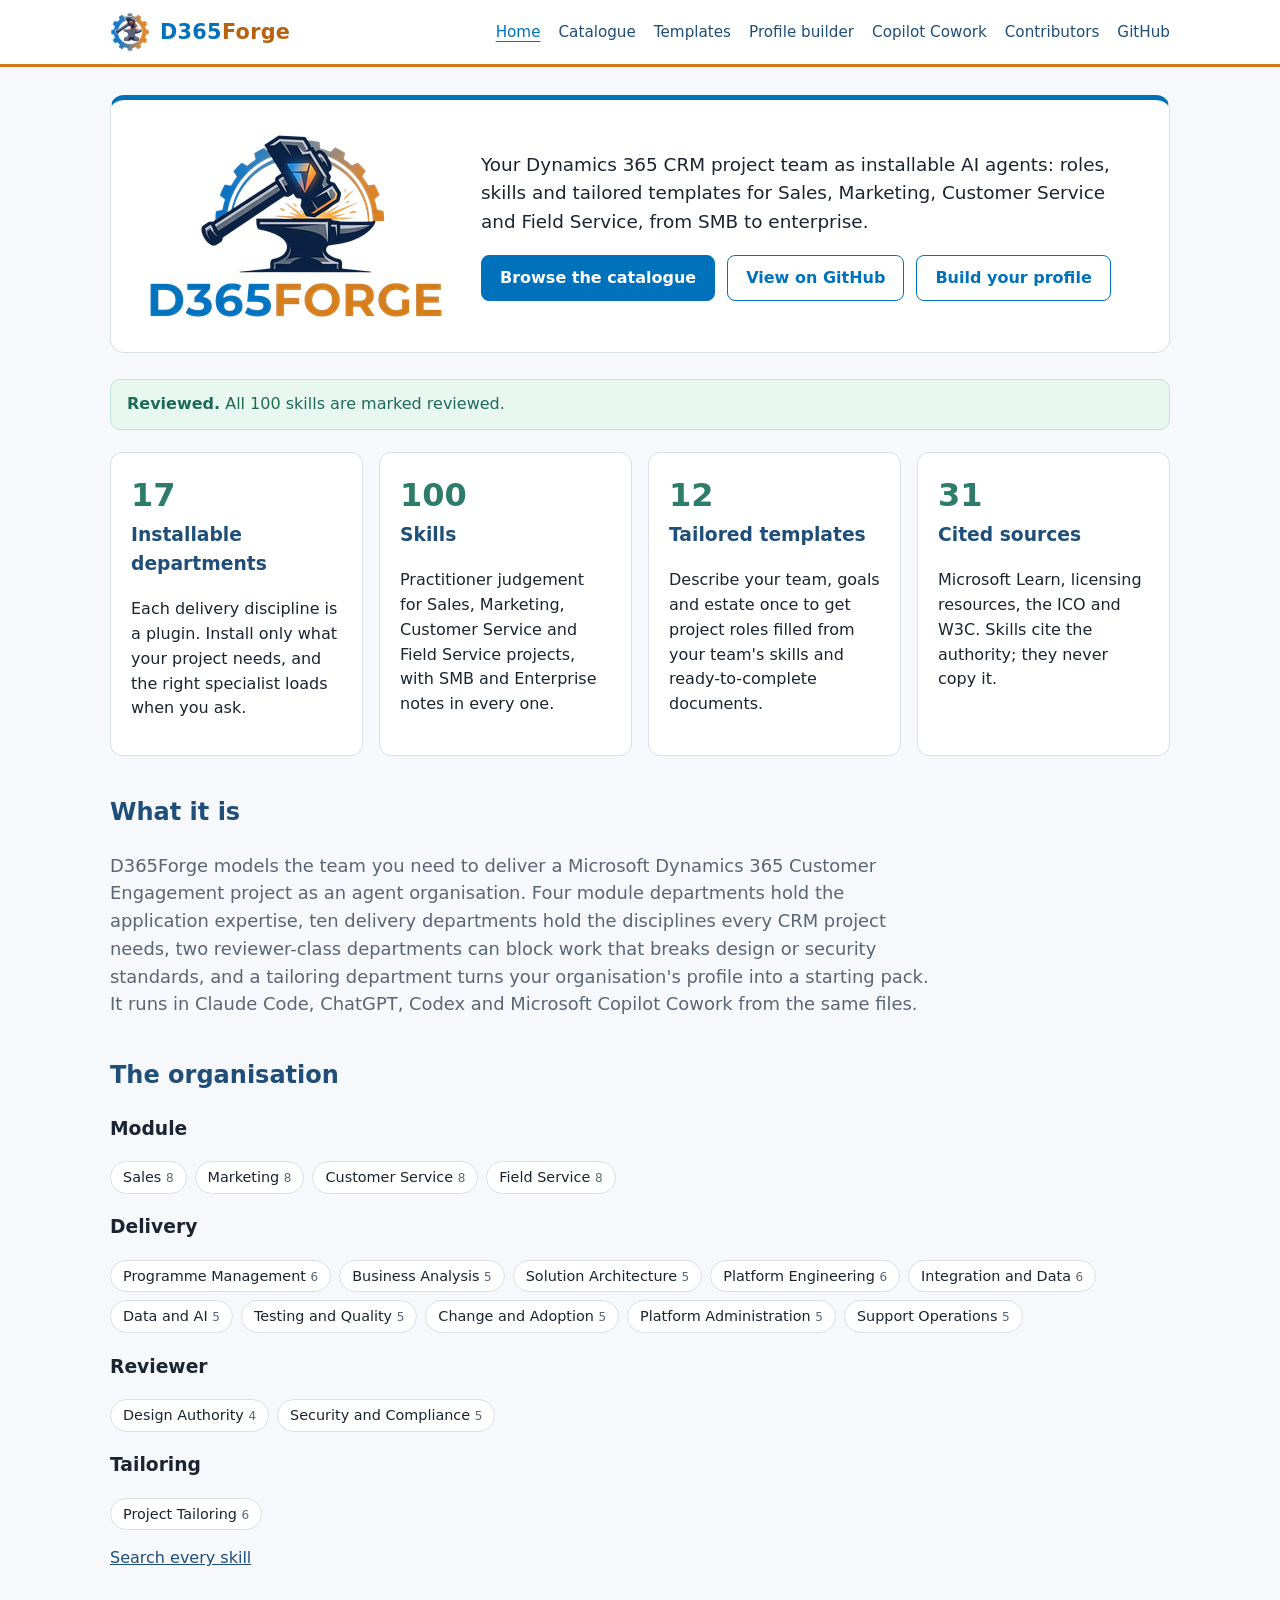
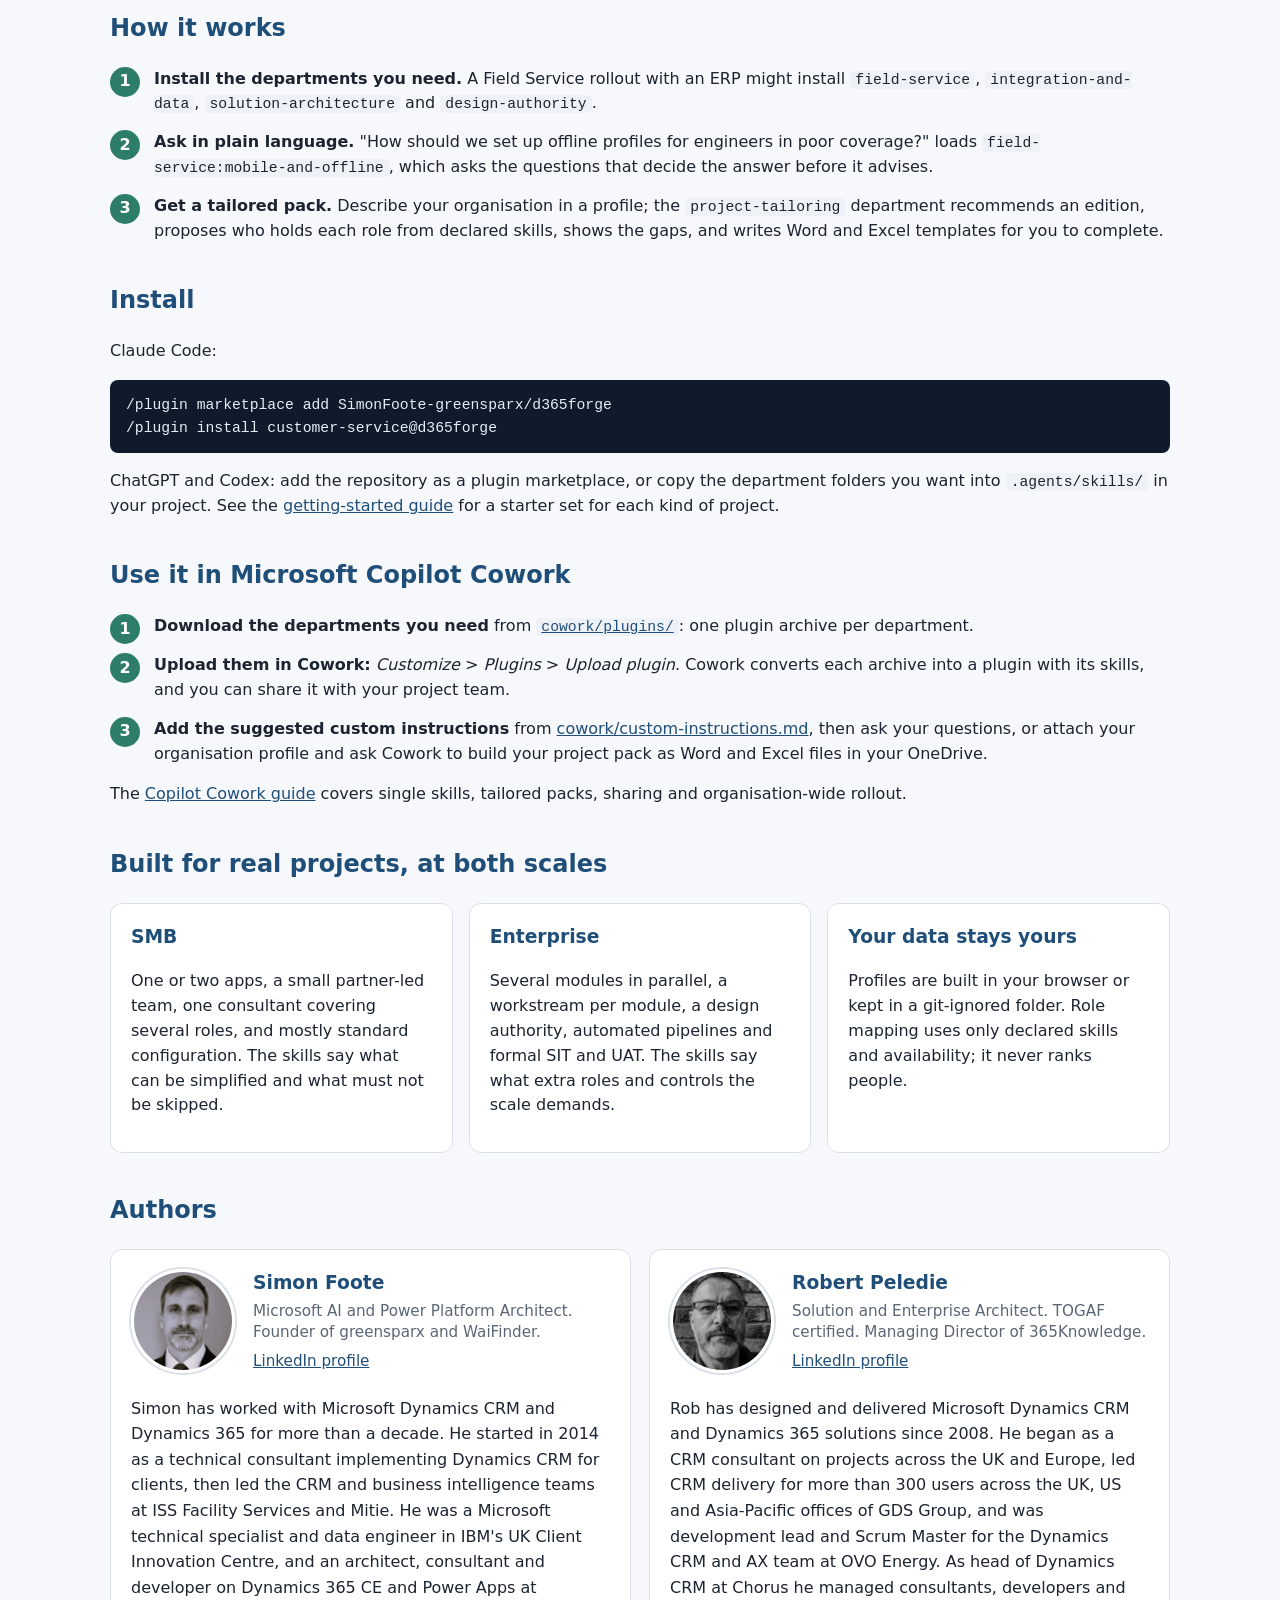
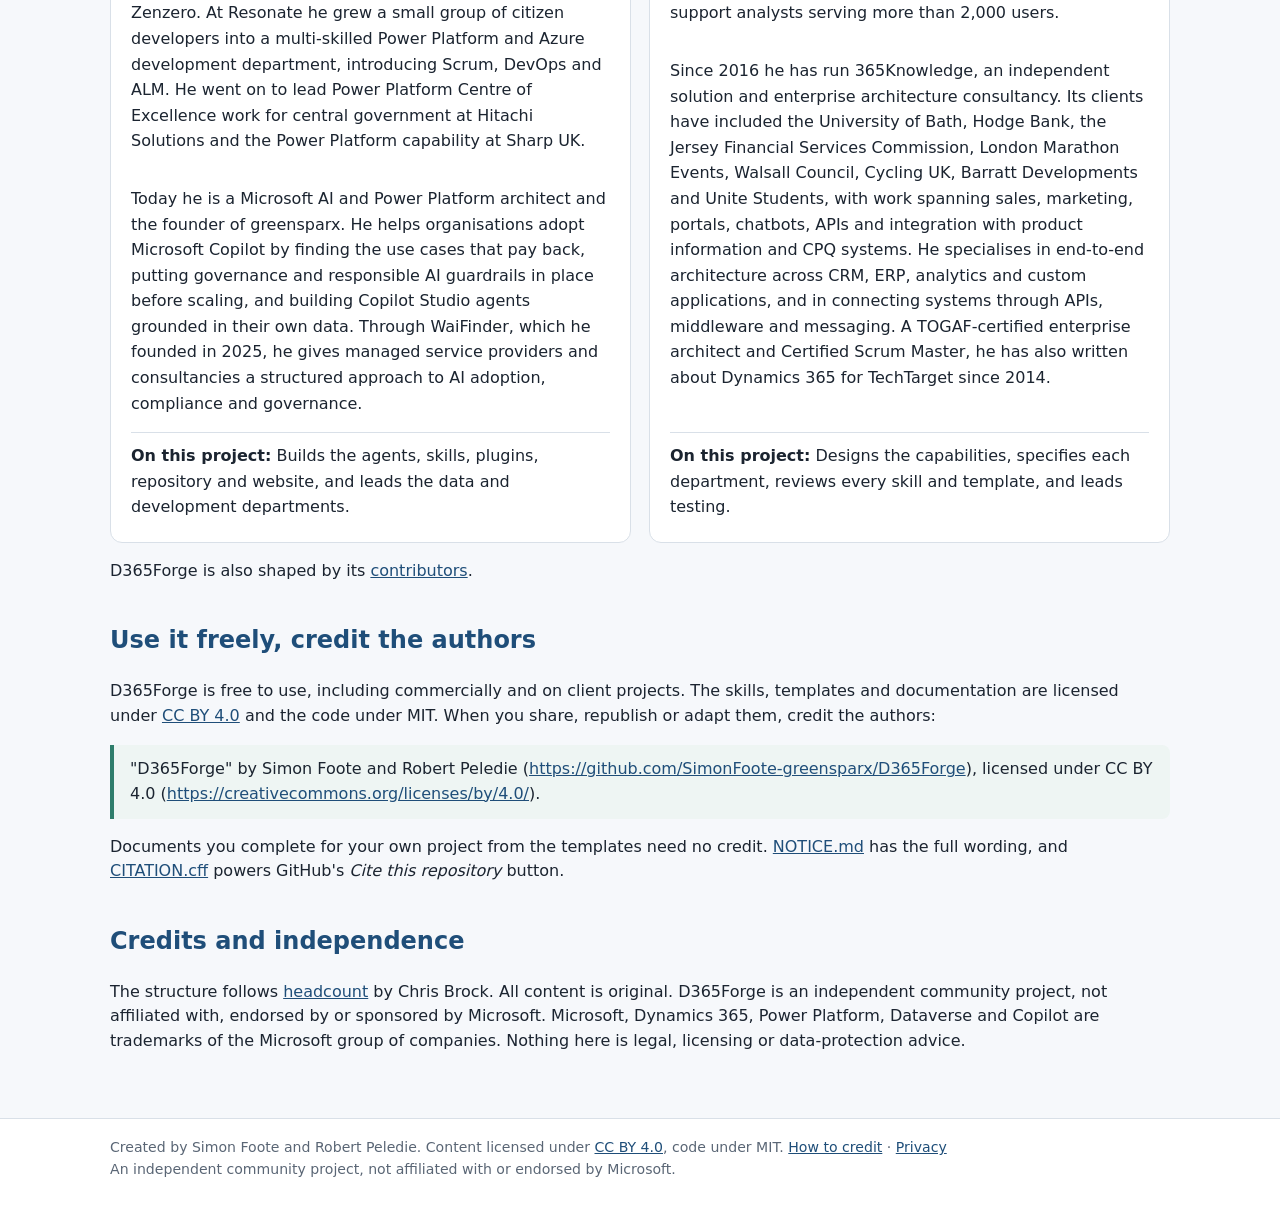
==== commit 742eac3b: "Mark all skills reviewed and add a Contributors page (9/14) Sets status: reviewed on all 100 skills " ====
--- a/docs/index.html
+++ b/docs/index.html
@@ -18,14 +18,14 @@
 </head>
 <body>
 <!-- Generated by scripts/build-site.py. Do not edit by hand. -->
-<header class="top"><div class="wrap"><a class="brand" href="index.html" aria-label="D365Forge home"><img src="assets/brand/d365forge-icon-192.png" alt="" width="40" height="40"><span class="wordmark">D365<span>Forge</span></span></a><nav><a href="index.html" class="active">Home</a><a href="catalogue.html">Catalogue</a><a href="templates.html">Templates</a><a href="profile-builder.html">Profile builder</a><a href="https://github.com/SimonFoote-greensparx/D365Forge/blob/main/docs/COPILOT-COWORK.md">Copilot Cowork</a><a href="https://github.com/SimonFoote-greensparx/D365Forge">GitHub</a></nav></div></header>
+<header class="top"><div class="wrap"><a class="brand" href="index.html" aria-label="D365Forge home"><img src="assets/brand/d365forge-icon-192.png" alt="" width="40" height="40"><span class="wordmark">D365<span>Forge</span></span></a><nav><a href="index.html" class="active">Home</a><a href="catalogue.html">Catalogue</a><a href="templates.html">Templates</a><a href="profile-builder.html">Profile builder</a><a href="https://github.com/SimonFoote-greensparx/D365Forge/blob/main/docs/COPILOT-COWORK.md">Copilot Cowork</a><a href="contributors.html">Contributors</a><a href="https://github.com/SimonFoote-greensparx/D365Forge">GitHub</a></nav></div></header>
 <main class="wrap">
 <section class="hero">
 <div class="hero-logo"><h1><img src="assets/brand/d365forge-logo.png" alt="D365Forge" width="302" height="192"></h1></div>
 <div class="hero-text"><p>Your Dynamics 365 CRM project team as installable AI agents: roles, skills and tailored templates for Sales, Marketing, Customer Service and Field Service, from SMB to enterprise.</p>
 <div class="buttons"><a class="btn" href="catalogue.html">Browse the catalogue</a><a class="btn ghost" href="https://github.com/SimonFoote-greensparx/D365Forge">View on GitHub</a><a class="btn ghost" href="profile-builder.html">Build your profile</a></div></div>
 </section>
-<div class="notice"><strong>First draft.</strong> All 100 skills are published as drafts (100 awaiting review) while Robert Peledie reviews them department by department.</div>
+<div class="notice reviewed"><strong>Reviewed.</strong> All 100 skills are marked reviewed.</div>
 
 <div class="cards">
 <div class="card"><div class="stat">17</div><h3>Installable departments</h3><p>Each delivery discipline is a plugin. Install only what your project needs, and the right specialist loads when you ask.</p></div>
@@ -75,6 +75,7 @@
 
 <h2 id="authors">Authors</h2>
 <div class="authors"><article class="card author" id="simon-foote"><div class="author-head"><img src="assets/authors/simon-foote.jpg" alt="Photo of Simon Foote" width="104" height="104" loading="lazy"><div><h3>Simon Foote</h3><p class="headline">Microsoft AI and Power Platform Architect. Founder of greensparx and WaiFinder.</p><p class="links"><a href="https://www.linkedin.com/in/simonjayfoote/">LinkedIn profile</a></p></div></div><p>Simon has worked with Microsoft Dynamics CRM and Dynamics 365 for more than a decade. He started in 2014 as a technical consultant implementing Dynamics CRM for clients, then led the CRM and business intelligence teams at ISS Facility Services and Mitie. He was a Microsoft technical specialist and data engineer in IBM&#x27;s UK Client Innovation Centre, and an architect, consultant and developer on Dynamics 365 CE and Power Apps at Zenzero. At Resonate he grew a small group of citizen developers into a multi-skilled Power Platform and Azure development department, introducing Scrum, DevOps and ALM. He went on to lead Power Platform Centre of Excellence work for central government at Hitachi Solutions and the Power Platform capability at Sharp UK.</p><p>Today he is a Microsoft AI and Power Platform architect and the founder of greensparx. He helps organisations adopt Microsoft Copilot by finding the use cases that pay back, putting governance and responsible AI guardrails in place before scaling, and building Copilot Studio agents grounded in their own data. Through WaiFinder, which he founded in 2025, he gives managed service providers and consultancies a structured approach to AI adoption, compliance and governance.</p><p class="project-role"><strong>On this project:</strong> Builds the agents, skills, plugins, repository and website, and leads the data and development departments.</p></article><article class="card author" id="robert-peledie"><div class="author-head"><img src="assets/authors/robert-peledie.jpg" alt="Photo of Robert Peledie" width="104" height="104" loading="lazy"><div><h3>Robert Peledie</h3><p class="headline">Solution and Enterprise Architect. TOGAF certified. Managing Director of 365Knowledge.</p><p class="links"><a href="https://www.linkedin.com/in/robertpeledie/">LinkedIn profile</a></p></div></div><p>Rob has designed and delivered Microsoft Dynamics CRM and Dynamics 365 solutions since 2008. He began as a CRM consultant on projects across the UK and Europe, led CRM delivery for more than 300 users across the UK, US and Asia-Pacific offices of GDS Group, and was development lead and Scrum Master for the Dynamics CRM and AX team at OVO Energy. As head of Dynamics CRM at Chorus he managed consultants, developers and support analysts serving more than 2,000 users.</p><p>Since 2016 he has run 365Knowledge, an independent solution and enterprise architecture consultancy. Its clients have included the University of Bath, Hodge Bank, the Jersey Financial Services Commission, London Marathon Events, Walsall Council, Cycling UK, Barratt Developments and Unite Students, with work spanning sales, marketing, portals, chatbots, APIs and integration with product information and CPQ systems. He specialises in end-to-end architecture across CRM, ERP, analytics and custom applications, and in connecting systems through APIs, middleware and messaging. A TOGAF-certified enterprise architect and Certified Scrum Master, he has also written about Dynamics 365 for TechTarget since 2014.</p><p class="project-role"><strong>On this project:</strong> Designs the capabilities, specifies each department, reviews every skill and template, and leads testing.</p></article></div>
+<p>D365Forge is also shaped by its <a href="contributors.html">contributors</a>.</p>
 
 <h2>Use it freely, credit the authors</h2>
 <p>D365Forge is free to use, including commercially and on client projects. The skills, templates and documentation are licensed under
--- a/docs/assets/site.css
+++ b/docs/assets/site.css
@@ -70,6 +70,15 @@
 .status { float:right; font-size:.72rem; padding:2px 8px; border-radius:999px; background:#eef2f7; color:var(--muted); }
 .status.draft { background:#fff3d6; color:var(--warn); }
 .status.reviewed, .status.stable { background:#dff3ec; color:#1d6b55; }
+.notice.reviewed { background:#e9f7f1; border-color:#bfe3d4; color:#1d6b55; }
+.contributors { display:grid; grid-template-columns: repeat(auto-fit, minmax(280px, 1fr)); gap:16px; margin:18px 0 8px; }
+.contributor { display:flex; gap:16px; align-items:center; }
+.contributor h3 { margin:0 0 2px; }
+.contributor p { margin:0; }
+.contributor .headline { color:var(--muted); font-size:.92rem; }
+.contributor .links { margin-top:6px; font-size:.95rem; }
+.initials { flex:none; width:64px; height:64px; border-radius:50%; display:flex; align-items:center; justify-content:center;
+  font-weight:700; font-size:1.25rem; color:#fff; background:linear-gradient(135deg,var(--brand-blue),var(--brand-orange)); }
 table.grid { width:100%; border-collapse:collapse; background:#fff; }
 table.grid th, table.grid td { border:1px solid var(--line); padding:8px 10px; text-align:left; vertical-align:top; font-size:.94rem; }
 table.grid th { background:#eef2f7; }
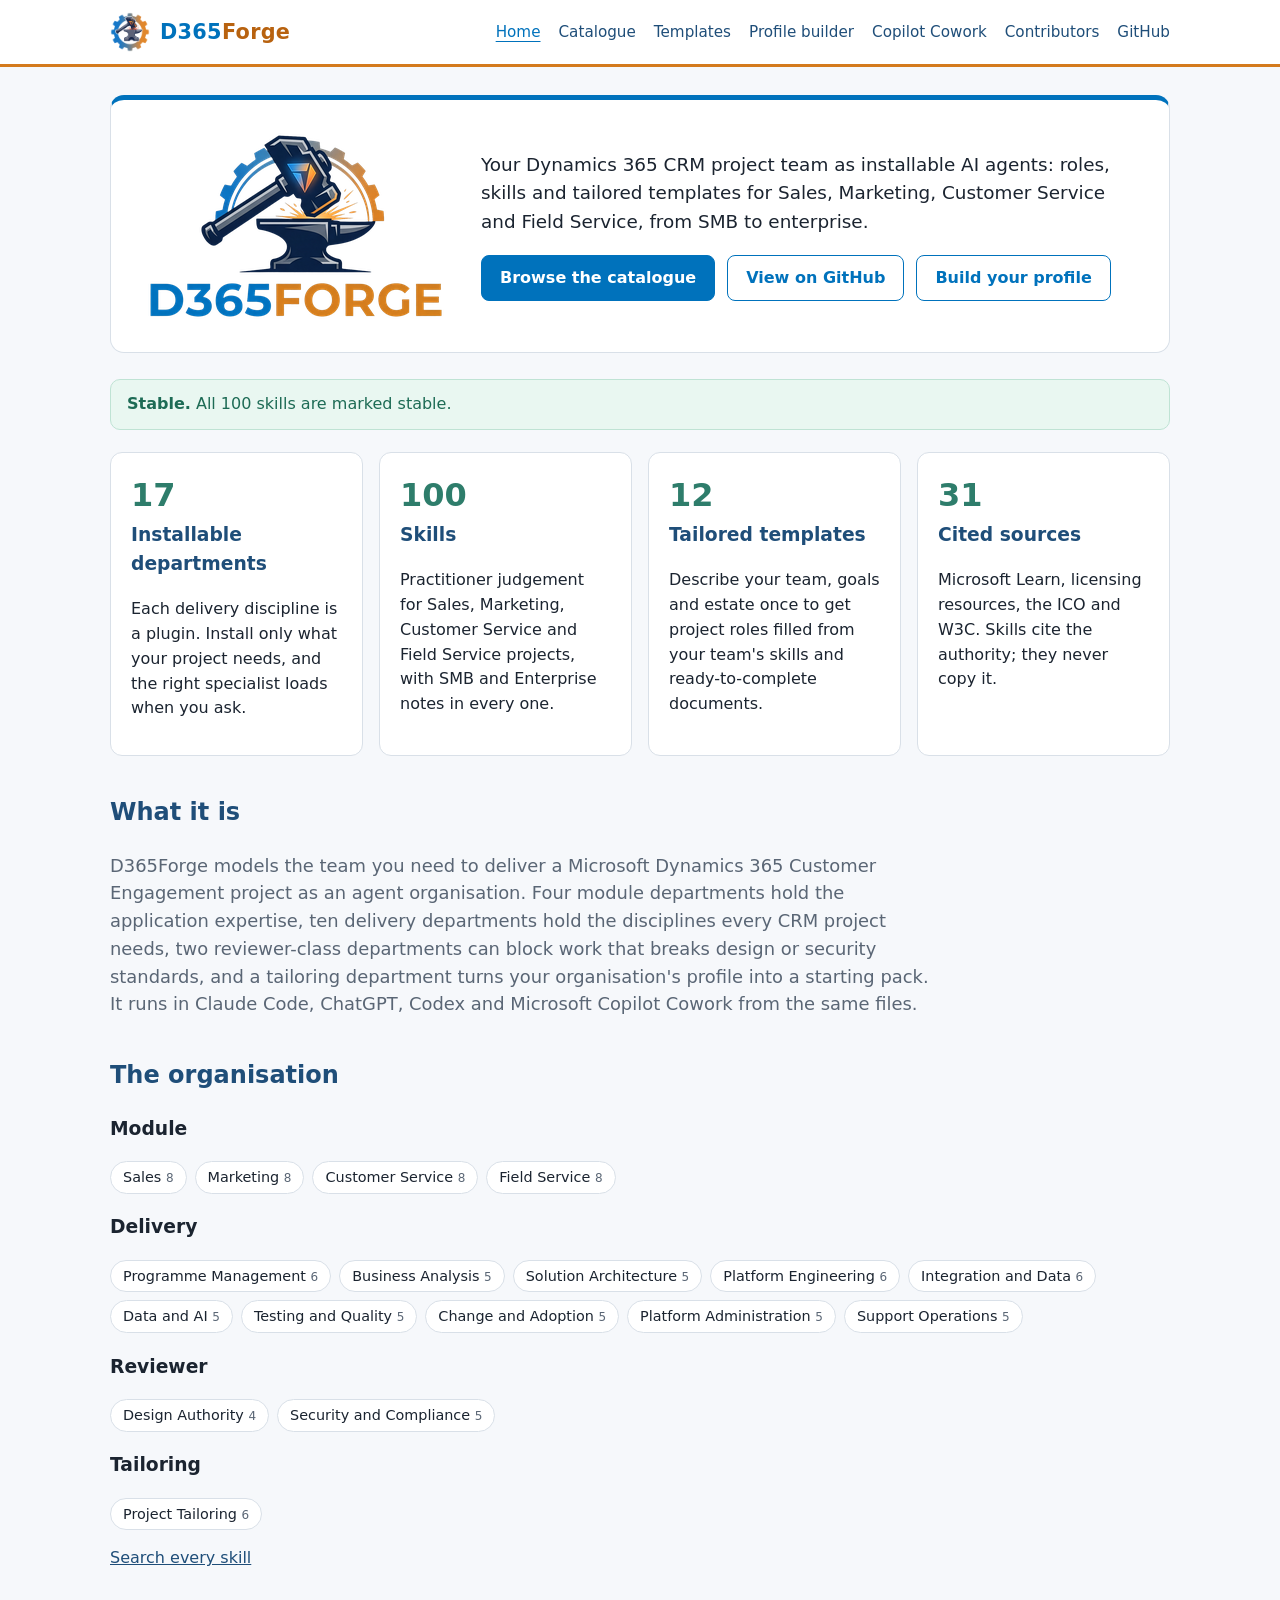
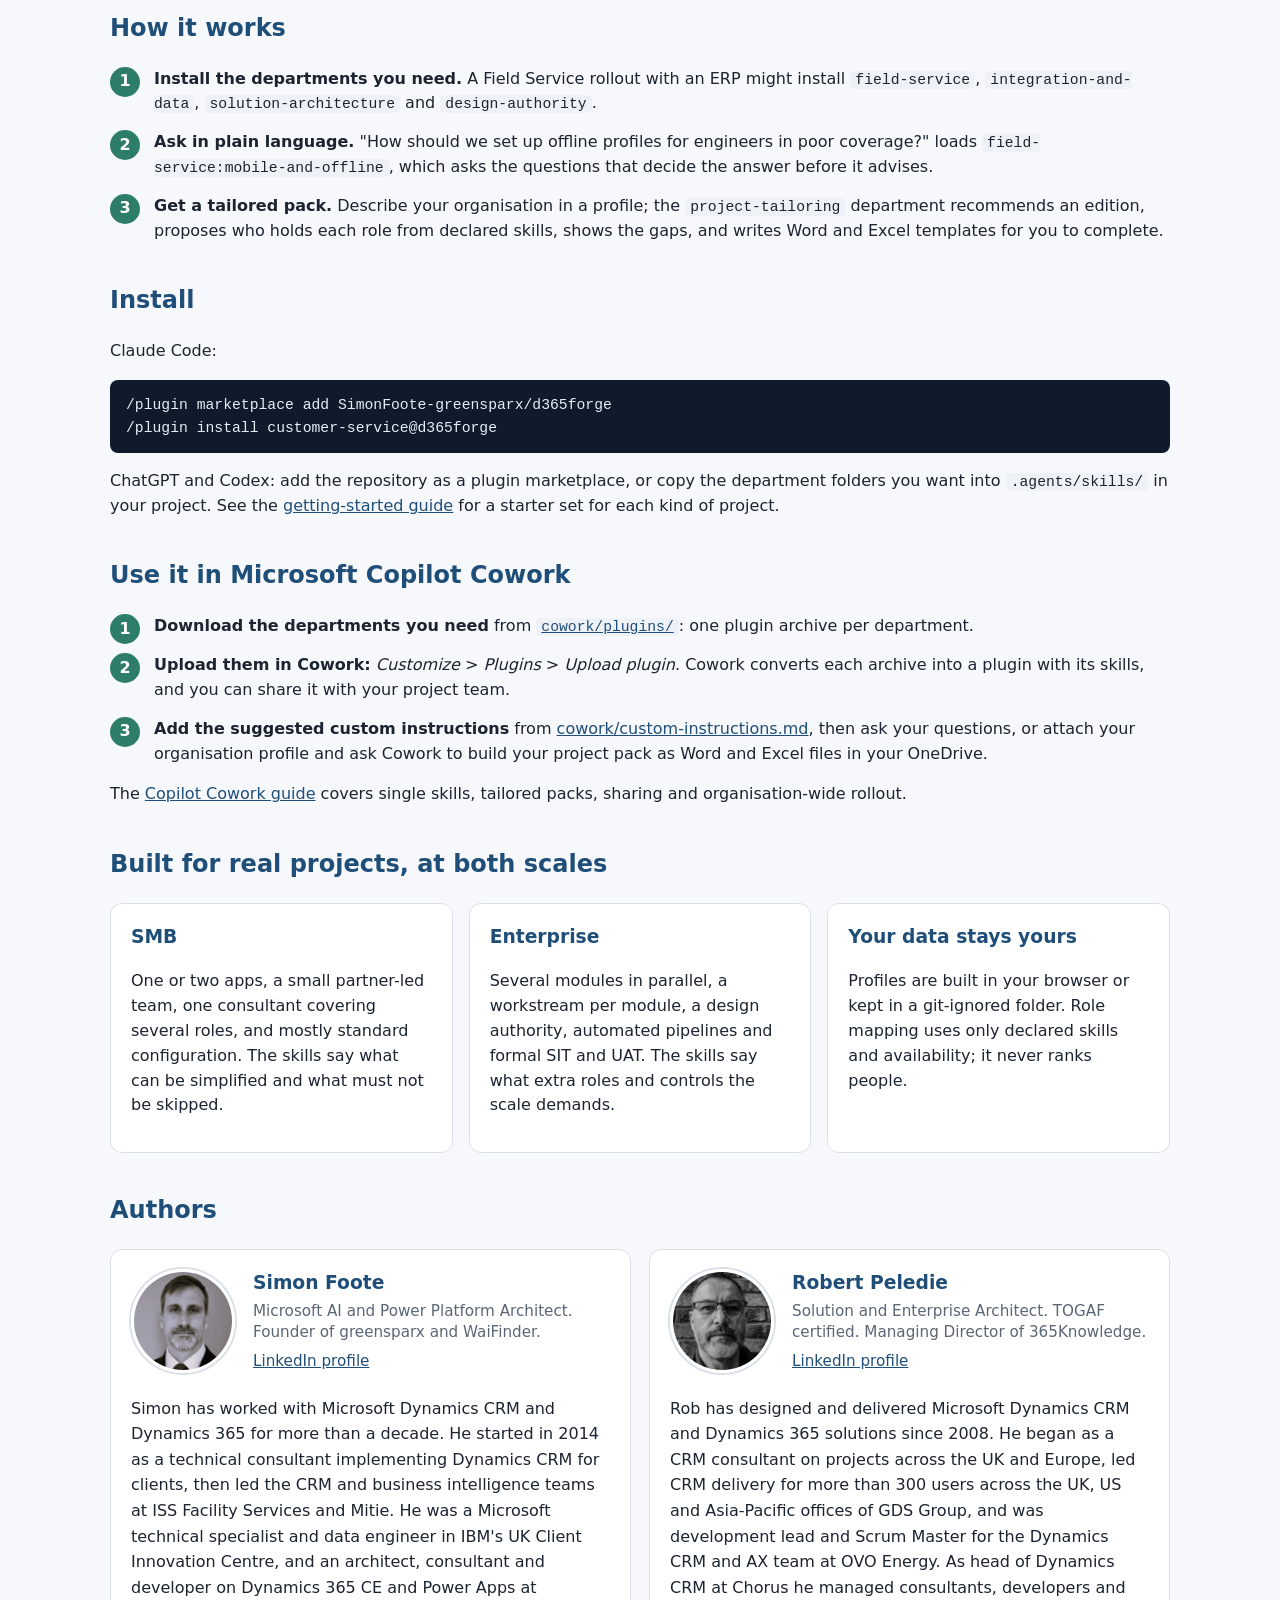
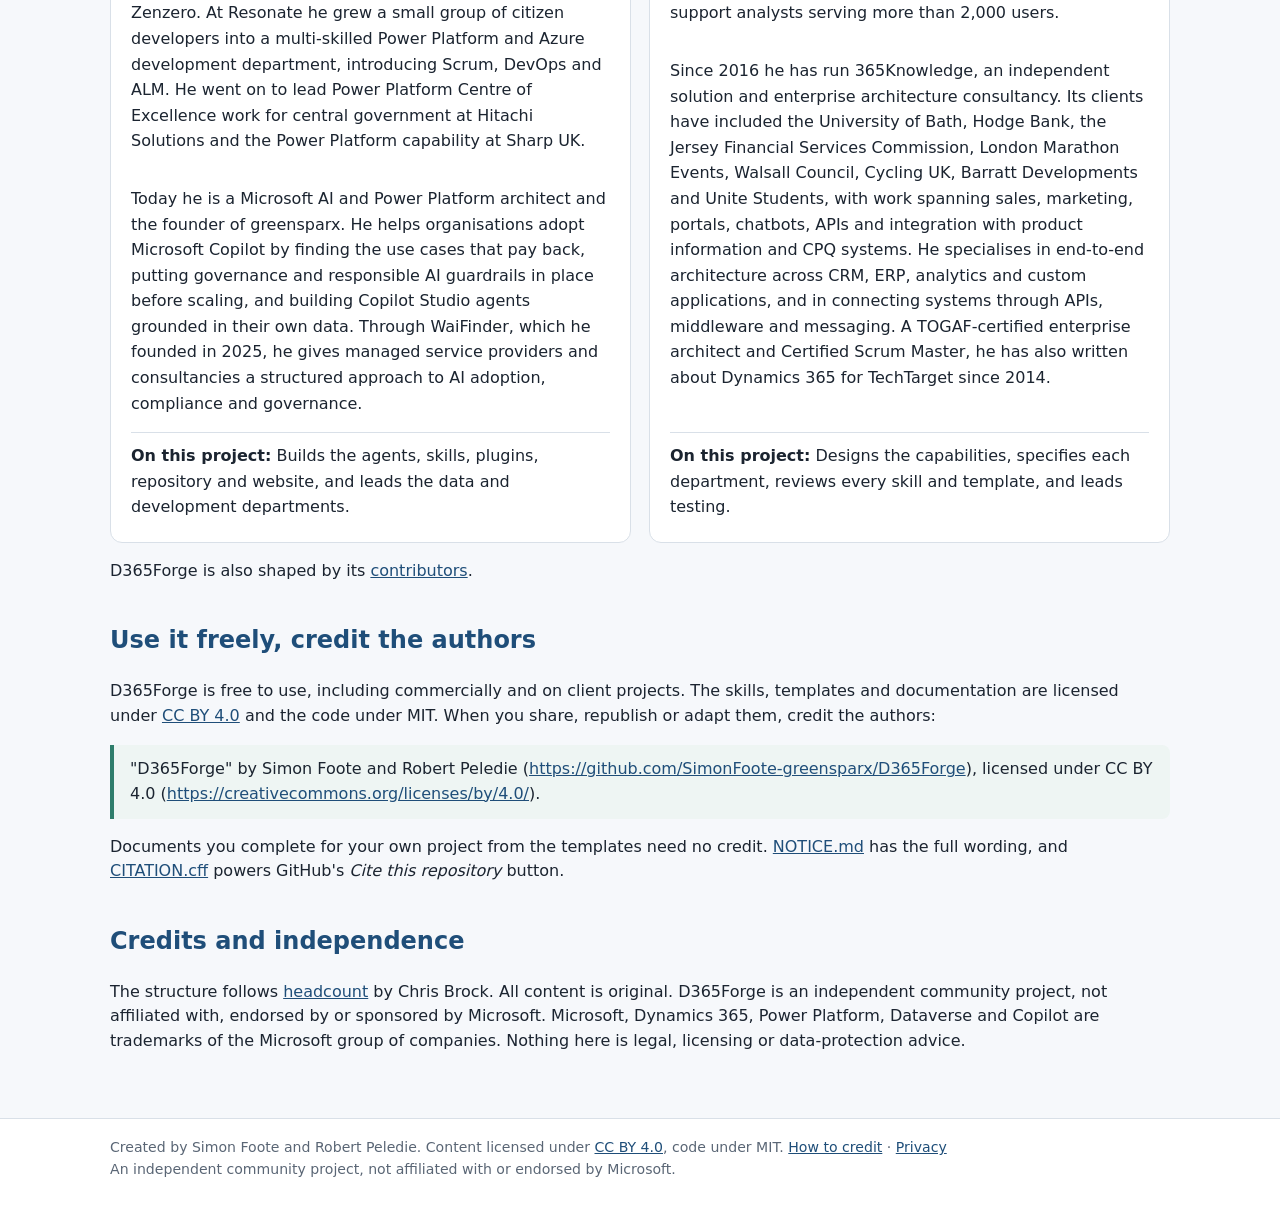
==== commit 915a09bd: "Mark all skills stable and record D28-D31 (8/14)" ====
--- a/docs/index.html
+++ b/docs/index.html
@@ -25,7 +25,7 @@
 <div class="hero-text"><p>Your Dynamics 365 CRM project team as installable AI agents: roles, skills and tailored templates for Sales, Marketing, Customer Service and Field Service, from SMB to enterprise.</p>
 <div class="buttons"><a class="btn" href="catalogue.html">Browse the catalogue</a><a class="btn ghost" href="https://github.com/SimonFoote-greensparx/D365Forge">View on GitHub</a><a class="btn ghost" href="profile-builder.html">Build your profile</a></div></div>
 </section>
-<div class="notice reviewed"><strong>Reviewed.</strong> All 100 skills are marked reviewed.</div>
+<div class="notice reviewed"><strong>Stable.</strong> All 100 skills are marked stable.</div>
 
 <div class="cards">
 <div class="card"><div class="stat">17</div><h3>Installable departments</h3><p>Each delivery discipline is a plugin. Install only what your project needs, and the right specialist loads when you ask.</p></div>
